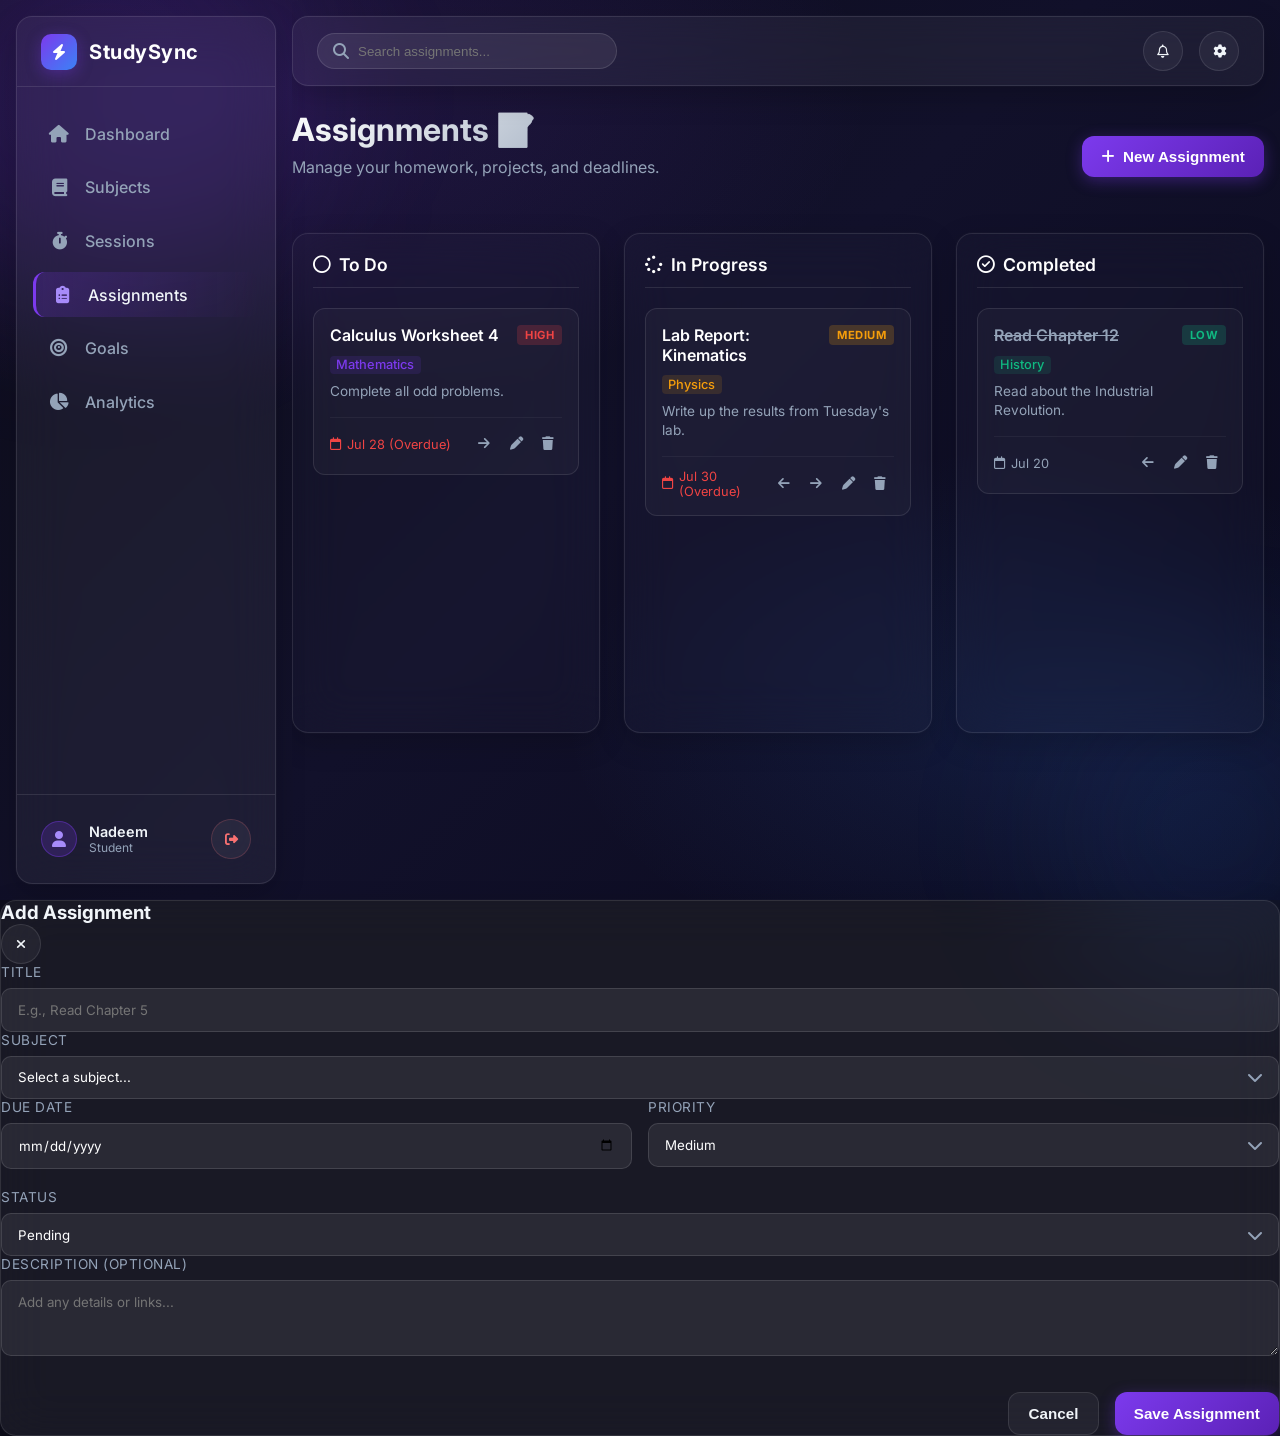
==== StudySync/frontend/assignments.html @ 6cb22498 "Day 6: Assignment Tracking Module" ====
<!DOCTYPE html>
<html lang="en">
<head>
    <meta charset="UTF-8">
    <meta name="viewport" content="width=device-width, initial-scale=1.0">
    <title>Assignments | StudySync</title>
    <!-- Fonts & Icons -->
    <link href="https://fonts.googleapis.com/css2?family=Inter:wght@300;400;500;600;700&display=swap" rel="stylesheet">
    <link rel="stylesheet" href="https://cdnjs.cloudflare.com/ajax/libs/font-awesome/6.4.0/css/all.min.css">
    
    <!-- CSS -->
    <link rel="stylesheet" href="css/style.css">
    <link rel="stylesheet" href="css/dashboard.css">
    <link rel="stylesheet" href="css/assignments.css">
</head>
<body>
    <!-- Animated Background -->
    <div class="bg-gradient"></div>
    <div class="orb orb-1"></div>
    <div class="orb orb-2"></div>

    <div class="app-container">
        
        <!-- Sidebar -->
        <aside class="sidebar glass-panel" id="sidebar">
            <div class="sidebar-header">
                <div class="brand-icon">
                    <i class="fa-solid fa-bolt"></i>
                </div>
                <h2 class="brand-name">StudySync</h2>
                <button class="btn-icon mobile-close" id="sidebarClose">
                    <i class="fa-solid fa-xmark"></i>
                </button>
            </div>

            <nav class="sidebar-nav">
                <a href="dashboard.html" class="nav-item">
                    <i class="fa-solid fa-house"></i>
                    <span>Dashboard</span>
                </a>
                <a href="subjects.html" class="nav-item">
                    <i class="fa-solid fa-book"></i>
                    <span>Subjects</span>
                </a>
                <a href="study-session.html" class="nav-item">
                    <i class="fa-solid fa-stopwatch"></i>
                    <span>Sessions</span>
                </a>
                <a href="assignments.html" class="nav-item active">
                    <i class="fa-solid fa-clipboard-list"></i>
                    <span>Assignments</span>
                </a>
                <a href="goals.html" class="nav-item">
                    <i class="fa-solid fa-bullseye"></i>
                    <span>Goals</span>
                </a>
                <a href="analytics.html" class="nav-item">
                    <i class="fa-solid fa-chart-pie"></i>
                    <span>Analytics</span>
                </a>
            </nav>

            <div class="sidebar-footer">
                <div class="user-profile">
                    <div class="avatar"><i class="fa-solid fa-user"></i></div>
                    <div class="user-info">
                        <p class="user-name" id="userNameDisplay">Loading...</p>
                        <p class="user-role">Student</p>
                    </div>
                </div>
                <button class="btn-icon logout-btn" id="logoutBtn" title="Logout">
                    <i class="fa-solid fa-right-from-bracket"></i>
                </button>
            </div>
        </aside>

        <!-- Main Content -->
        <main class="main-content">
            
            <!-- Topbar -->
            <header class="topbar glass-panel">
                <div class="topbar-left">
                    <button class="btn-icon mobile-menu" id="sidebarOpen">
                        <i class="fa-solid fa-bars"></i>
                    </button>
                    <div class="search-bar">
                        <i class="fa-solid fa-magnifying-glass search-icon"></i>
                        <input type="text" placeholder="Search assignments...">
                    </div>
                </div>
                
                <div class="topbar-right">
                    <button class="btn-icon">
                        <i class="fa-regular fa-bell"></i>
                    </button>
                    <button class="btn-icon">
                        <i class="fa-solid fa-gear"></i>
                    </button>
                </div>
            </header>

            <!-- Assignments Content -->
            <div class="dashboard-content">
                
                <div class="welcome-section">
                    <div>
                        <h1 class="page-title text-gradient">Assignments 📝</h1>
                        <p class="page-subtitle">Manage your homework, projects, and deadlines.</p>
                    </div>
                    <div class="quick-actions">
                        <button class="btn btn-primary" id="addAssignmentBtn">
                            <i class="fa-solid fa-plus"></i> New Assignment
                        </button>
                    </div>
                </div>

                <div class="assignments-container">
                    <div class="status-column glass-panel">
                        <div class="column-header">
                            <h3><i class="fa-regular fa-circle"></i> To Do</h3>
                        </div>
                        <div class="task-list" id="pendingList">
                            <!-- Tasks injected here -->
                            <div class="loading-state">Loading tasks...</div>
                        </div>
                    </div>
                    
                    <div class="status-column glass-panel">
                        <div class="column-header">
                            <h3><i class="fa-solid fa-spinner"></i> In Progress</h3>
                        </div>
                        <div class="task-list" id="inProgressList">
                            <!-- Tasks injected here -->
                        </div>
                    </div>
                    
                    <div class="status-column glass-panel">
                        <div class="column-header">
                            <h3><i class="fa-regular fa-circle-check"></i> Completed</h3>
                        </div>
                        <div class="task-list" id="completedList">
                            <!-- Tasks injected here -->
                        </div>
                    </div>
                </div>
                
            </div>
        </main>
    </div>

    <!-- Assignment Modal (Hidden by default) -->
    <div class="modal-overlay" id="assignmentModal">
        <div class="modal-content glass-panel">
            <div class="modal-header">
                <h3 id="modalTitle">Add Assignment</h3>
                <button class="btn-icon" id="closeModalBtn">
                    <i class="fa-solid fa-xmark"></i>
                </button>
            </div>
            <form id="assignmentForm">
                <input type="hidden" id="assignmentIdInput">
                
                <div class="form-group">
                    <label>Title</label>
                    <input type="text" id="assignmentTitleInput" required placeholder="E.g., Read Chapter 5">
                </div>
                
                <div class="form-group">
                    <label>Subject</label>
                    <div class="input-wrap select-wrap">
                        <select id="assignmentSubjectInput" required>
                            <option value="" disabled selected>Loading subjects...</option>
                        </select>
                        <i class="fa-solid fa-chevron-down select-icon"></i>
                    </div>
                </div>
                
                <div class="form-row">
                    <div class="form-group half">
                        <label>Due Date</label>
                        <input type="date" id="assignmentDueDateInput" required>
                    </div>
                    <div class="form-group half">
                        <label>Priority</label>
                        <div class="input-wrap select-wrap">
                            <select id="assignmentPriorityInput" required>
                                <option value="LOW">Low</option>
                                <option value="MEDIUM" selected>Medium</option>
                                <option value="HIGH">High</option>
                            </select>
                            <i class="fa-solid fa-chevron-down select-icon"></i>
                        </div>
                    </div>
                </div>

                <div class="form-group">
                    <label>Status</label>
                    <div class="input-wrap select-wrap">
                        <select id="assignmentStatusInput" required>
                            <option value="PENDING" selected>Pending</option>
                            <option value="IN_PROGRESS">In Progress</option>
                            <option value="COMPLETED">Completed</option>
                        </select>
                        <i class="fa-solid fa-chevron-down select-icon"></i>
                    </div>
                </div>
                
                <div class="form-group">
                    <label>Description (Optional)</label>
                    <textarea id="assignmentDescInput" placeholder="Add any details or links..." rows="3"></textarea>
                </div>
                
                <div class="form-actions">
                    <button type="button" class="btn btn-secondary" id="cancelModalBtn">Cancel</button>
                    <button type="submit" class="btn btn-primary">Save Assignment</button>
                </div>
            </form>
        </div>
    </div>

    <script src="js/api.js"></script>
    <script src="js/dashboard.js"></script> <!-- Sidebar toggle -->
    <script src="js/assignments.js"></script>
</body>
</html>
---- StudySync/frontend/css/style.css ----
/* =========================================================
   style.css – Global Styles and Theme variables
   Dark glassmorphism design with purple accent
========================================================= */

@import url('https://fonts.googleapis.com/css2?family=Inter:wght@300;400;500;600;700&display=swap');

/* ── Reset & Base ─────────────────────────────────────────────────────────── */
*, *::before, *::after { box-sizing: border-box; margin: 0; padding: 0; }

:root {
    --bg-dark:      #0d0d1a;
    --bg-card:      rgba(255, 255, 255, 0.05);
    --bg-card-hover:rgba(255, 255, 255, 0.08);
    --border:       rgba(255, 255, 255, 0.1);
    --accent:       #7c3aed;
    --accent-hover: #6d28d9;
    --accent-glow:  rgba(124, 58, 237, 0.35);
    --text-primary: #f1f5f9;
    --text-muted:   #94a3b8;
    --error:        #f87171;
    --success:      #10b981;
    --warning:      #f59e0b;
    --input-bg:     rgba(255, 255, 255, 0.07);
    --input-border: rgba(255, 255, 255, 0.12);
    
    /* Layout Variables */
    --sidebar-width: 260px;
    --header-height: 70px;
    --transition-speed: 0.3s;
}

body {
    font-family: 'Inter', sans-serif;
    background: var(--bg-dark);
    color: var(--text-primary);
    overflow-x: hidden;
    min-height: 100vh;
}

/* ── Animated Background ─────────────────────────────────────────────────── */
.bg-gradient {
    position: fixed;
    inset: 0;
    z-index: 0;
    background:
        radial-gradient(ellipse 80% 60% at 20% 10%, rgba(124,58,237,0.18) 0%, transparent 60%),
        radial-gradient(ellipse 60% 50% at 80% 80%, rgba(59,130,246,0.12) 0%, transparent 60%),
        linear-gradient(135deg, #0d0d1a 0%, #12112b 50%, #0a0a1e 100%);
    pointer-events: none;
}

/* Floating orbs */
.orb {
    position: fixed;
    border-radius: 50%;
    filter: blur(80px);
    animation: float 8s ease-in-out infinite;
    pointer-events: none;
    z-index: 0;
}
.orb-1 { width: 400px; height: 400px; background: rgba(124,58,237,0.15); top: -100px; left: -100px; animation-delay: 0s; }
.orb-2 { width: 300px; height: 300px; background: rgba(59,130,246,0.1);  bottom: -80px; right: -80px; animation-delay: -3s; }

@keyframes float {
    0%, 100% { transform: translateY(0px) scale(1); }
    50%       { transform: translateY(-20px) scale(1.05); }
}

/* ── Global Utility Classes ────────────────────────────────────────────────── */
.glass-panel {
    background: var(--bg-card);
    backdrop-filter: blur(24px);
    -webkit-backdrop-filter: blur(24px);
    border: 1px solid var(--border);
    border-radius: 16px;
    box-shadow: 0 10px 30px rgba(0, 0, 0, 0.2), 0 0 0 1px rgba(255,255,255,0.02);
}

.text-gradient {
    background: linear-gradient(135deg, #fff 0%, var(--text-muted) 100%);
    -webkit-background-clip: text;
    -webkit-text-fill-color: transparent;
    background-clip: text;
}

/* Base button styles */
.btn {
    display: inline-flex;
    align-items: center;
    justify-content: center;
    gap: 0.5rem;
    padding: 0.75rem 1.2rem;
    border-radius: 12px;
    font-size: 0.95rem;
    font-weight: 600;
    cursor: pointer;
    transition: all var(--transition-speed);
    text-decoration: none;
    border: none;
    outline: none;
}

.btn-primary {
    background: linear-gradient(135deg, var(--accent) 0%, #5b21b6 100%);
    color: #fff;
    box-shadow: 0 4px 15px var(--accent-glow);
}

.btn-primary:hover {
    transform: translateY(-2px);
    box-shadow: 0 8px 25px rgba(124,58,237,0.5);
}

.btn-icon {
    width: 40px;
    height: 40px;
    border-radius: 50%;
    padding: 0;
    background: var(--bg-card);
    color: var(--text-primary);
    border: 1px solid var(--border);
}
.btn-icon:hover {
    background: var(--bg-card-hover);
    color: var(--accent);
}
---- StudySync/frontend/css/dashboard.css ----
/* =========================================================
   dashboard.css – Dashboard specific layout and styles
========================================================= */

/* ── App Layout ──────────────────────────────────────────────────────────── */
.app-container {
    display: flex;
    height: 100vh;
    width: 100vw;
    position: relative;
    z-index: 1;
    overflow: hidden;
}

/* ── Sidebar ─────────────────────────────────────────────────────────────── */
.sidebar {
    width: var(--sidebar-width);
    height: calc(100vh - 2rem);
    margin: 1rem;
    display: flex;
    flex-direction: column;
    transition: transform var(--transition-speed) ease;
    z-index: 50;
}

.sidebar-header {
    height: var(--header-height);
    display: flex;
    align-items: center;
    padding: 0 1.5rem;
    gap: 0.75rem;
    border-bottom: 1px solid var(--border);
}

.brand-icon {
    width: 36px;
    height: 36px;
    background: linear-gradient(135deg, var(--accent), #3b82f6);
    border-radius: 10px;
    display: flex;
    align-items: center;
    justify-content: center;
    color: white;
    font-size: 1rem;
    box-shadow: 0 4px 15px var(--accent-glow);
}

.brand-name {
    font-size: 1.25rem;
    font-weight: 700;
    color: #fff;
    letter-spacing: 0.5px;
}

.mobile-close {
    display: none;
    margin-left: auto;
}

.sidebar-nav {
    flex: 1;
    padding: 1.5rem 1rem;
    display: flex;
    flex-direction: column;
    gap: 0.5rem;
    overflow-y: auto;
}

.nav-item {
    display: flex;
    align-items: center;
    gap: 1rem;
    padding: 0.8rem 1rem;
    border-radius: 12px;
    color: var(--text-muted);
    text-decoration: none;
    font-weight: 500;
    transition: all var(--transition-speed);
}

.nav-item i {
    font-size: 1.1rem;
    width: 20px;
    text-align: center;
}

.nav-item:hover {
    background: rgba(255,255,255,0.05);
    color: var(--text-primary);
}

.nav-item.active {
    background: linear-gradient(90deg, rgba(124,58,237,0.2) 0%, transparent 100%);
    color: var(--text-primary);
    border-left: 3px solid var(--accent);
}

.nav-item.active i {
    color: #a78bfa;
}

.sidebar-footer {
    padding: 1.5rem;
    border-top: 1px solid var(--border);
    display: flex;
    align-items: center;
    justify-content: space-between;
}

.user-profile {
    display: flex;
    align-items: center;
    gap: 0.75rem;
}

.avatar {
    width: 36px;
    height: 36px;
    background: rgba(124,58,237,0.2);
    border-radius: 50%;
    display: flex;
    align-items: center;
    justify-content: center;
    color: #a78bfa;
    border: 1px solid rgba(124,58,237,0.4);
}

.user-info {
    display: flex;
    flex-direction: column;
}

.user-name {
    font-size: 0.9rem;
    font-weight: 600;
    color: var(--text-primary);
}

.user-role {
    font-size: 0.75rem;
    color: var(--text-muted);
}

.logout-btn {
    color: var(--error);
    border-color: rgba(248,113,113,0.2);
}
.logout-btn:hover {
    background: var(--error-bg);
    color: var(--error);
}

/* ── Main Content ────────────────────────────────────────────────────────── */
.main-content {
    flex: 1;
    display: flex;
    flex-direction: column;
    height: 100vh;
    overflow-y: auto;
    padding-right: 1rem;
}

/* ── Topbar ──────────────────────────────────────────────────────────────── */
.topbar {
    height: var(--header-height);
    margin-top: 1rem;
    margin-bottom: 1.5rem;
    border-radius: 16px;
    display: flex;
    align-items: center;
    justify-content: space-between;
    padding: 0 1.5rem;
}

.topbar-left {
    display: flex;
    align-items: center;
    gap: 1rem;
    flex: 1;
}

.mobile-menu {
    display: none;
}

.search-bar {
    position: relative;
    max-width: 300px;
    width: 100%;
}

.search-icon {
    position: absolute;
    left: 1rem;
    top: 50%;
    transform: translateY(-50%);
    color: var(--text-muted);
}

.search-bar input {
    width: 100%;
    background: var(--input-bg);
    border: 1px solid var(--input-border);
    border-radius: 20px;
    padding: 0.6rem 1rem 0.6rem 2.5rem;
    color: var(--text-primary);
    outline: none;
    transition: all var(--transition-speed);
}

.search-bar input:focus {
    border-color: var(--accent);
    background: rgba(124,58,237,0.1);
}

.topbar-right {
    display: flex;
    align-items: center;
    gap: 1rem;
}

/* ── Dashboard Content ───────────────────────────────────────────────────── */
.dashboard-content {
    padding-bottom: 2rem;
    display: flex;
    flex-direction: column;
    gap: 2rem;
}

.welcome-section {
    display: flex;
    justify-content: space-between;
    align-items: flex-end;
    flex-wrap: wrap;
    gap: 1rem;
}

.page-title {
    font-size: 2rem;
    font-weight: 700;
    margin-bottom: 0.5rem;
}

.page-subtitle {
    color: var(--text-muted);
    font-size: 1rem;
}

.quick-actions {
    display: flex;
    gap: 1rem;
}

.btn-secondary {
    background: var(--bg-card);
    border: 1px solid var(--border);
    color: var(--text-primary);
}
.btn-secondary:hover {
    background: var(--bg-card-hover);
    border-color: rgba(255,255,255,0.2);
}

/* ── Stats Grid ──────────────────────────────────────────────────────────── */
.stats-grid {
    display: grid;
    grid-template-columns: repeat(auto-fit, minmax(240px, 1fr));
    gap: 1.5rem;
}

.stat-card {
    padding: 1.5rem;
    display: flex;
    flex-direction: column;
    transition: transform var(--transition-speed), box-shadow var(--transition-speed);
}

.stat-card:hover {
    transform: translateY(-5px);
    box-shadow: 0 15px 35px rgba(0,0,0,0.3), 0 0 0 1px rgba(124,58,237,0.3);
}

.stat-header {
    display: flex;
    justify-content: space-between;
    align-items: flex-start;
    margin-bottom: 1rem;
}

.stat-icon {
    width: 44px;
    height: 44px;
    border-radius: 12px;
    display: flex;
    align-items: center;
    justify-content: center;
    font-size: 1.25rem;
}

.stat-badge {
    font-size: 0.75rem;
    padding: 0.25rem 0.6rem;
    border-radius: 20px;
    font-weight: 500;
}
.stat-badge.positive { background: rgba(16,185,129,0.15); color: #34d399; }
.stat-badge.negative { background: rgba(239,68,68,0.15); color: #f87171; }
.stat-badge.neutral { background: rgba(148,163,184,0.15); color: #94a3b8; }

.stat-value {
    font-size: 2rem;
    font-weight: 700;
    color: #fff;
    margin-bottom: 0.25rem;
}

.stat-label {
    color: var(--text-muted);
    font-size: 0.9rem;
}

.progress-bar-bg {
    width: 100%;
    height: 6px;
    background: rgba(255,255,255,0.1);
    border-radius: 3px;
    overflow: hidden;
    margin-top: 1rem;
}

.progress-bar-fill {
    height: 100%;
    background: linear-gradient(90deg, #34d399, #10b981);
    border-radius: 3px;
    transition: width 1s ease-out;
}

/* ── Bottom Grid (Activity Panels) ───────────────────────────────────────── */
.bottom-grid {
    display: grid;
    grid-template-columns: repeat(auto-fit, minmax(400px, 1fr));
    gap: 1.5rem;
}

.activity-panel {
    padding: 1.5rem;
}

.panel-header {
    display: flex;
    justify-content: space-between;
    align-items: center;
    margin-bottom: 1.5rem;
}

.panel-header h3 {
    font-size: 1.1rem;
    font-weight: 600;
    color: #fff;
}

.view-all {
    font-size: 0.85rem;
    color: #a78bfa;
    text-decoration: none;
}
.view-all:hover {
    text-decoration: underline;
}

.panel-content {
    display: flex;
    flex-direction: column;
    gap: 1rem;
}

.list-item {
    display: flex;
    align-items: center;
    gap: 1rem;
    padding: 1rem;
    background: rgba(255,255,255,0.02);
    border: 1px solid rgba(255,255,255,0.05);
    border-radius: 12px;
    transition: background var(--transition-speed);
}

.list-item:hover {
    background: rgba(255,255,255,0.05);
}

.item-icon {
    width: 40px;
    height: 40px;
    background: rgba(255,255,255,0.05);
    border-radius: 10px;
    display: flex;
    align-items: center;
    justify-content: center;
    font-size: 1.2rem;
}

.item-details h4 {
    font-size: 0.95rem;
    color: #fff;
    margin-bottom: 0.2rem;
}

.item-details p {
    font-size: 0.8rem;
    color: var(--text-muted);
}

/* ── Responsive Design ───────────────────────────────────────────────────── */
@media (max-width: 1024px) {
    .bottom-grid {
        grid-template-columns: 1fr;
    }
}

@media (max-width: 768px) {
    .sidebar {
        position: fixed;
        left: -100%;
        top: 0;
        bottom: 0;
        margin: 0;
        height: 100vh;
        border-radius: 0;
        border-right: 1px solid var(--border);
    }
    
    .sidebar.open {
        left: 0;
    }
    
    .main-content {
        padding: 0 1rem;
    }
    
    .topbar {
        margin-top: 1rem;
        padding: 0 1rem;
    }
    
    .mobile-menu, .mobile-close {
        display: block;
    }
    
    .welcome-section {
        flex-direction: column;
        align-items: flex-start;
    }
    
    .quick-actions {
        width: 100%;
    }
    
    .quick-actions .btn {
        flex: 1;
    }
}
---- StudySync/frontend/css/assignments.css ----
/* =========================================================
   assignments.css – Assignment Tracker styles (Kanban)
========================================================= */

.assignments-container {
    display: grid;
    grid-template-columns: repeat(auto-fit, minmax(300px, 1fr));
    gap: 1.5rem;
    margin-top: 1.5rem;
    align-items: start; /* Don't stretch columns to full height if empty */
}

.status-column {
    padding: 1.25rem;
    border-radius: 16px;
    background: rgba(255, 255, 255, 0.02);
    min-height: 500px;
}

.column-header {
    margin-bottom: 1.25rem;
    padding-bottom: 0.75rem;
    border-bottom: 1px solid var(--border);
}

.column-header h3 {
    font-size: 1.1rem;
    font-weight: 600;
    color: #fff;
    display: flex;
    align-items: center;
    gap: 0.5rem;
}

.task-list {
    display: flex;
    flex-direction: column;
    gap: 1rem;
}

/* ── Task Card ──────────────────────────────────────────────────────────── */
.task-card {
    background: rgba(255,255,255,0.03);
    border: 1px solid var(--border);
    border-radius: 12px;
    padding: 1rem;
    transition: all 0.2s;
    position: relative;
    overflow: hidden;
}

.task-card:hover {
    background: rgba(255,255,255,0.05);
    transform: translateY(-2px);
    border-color: rgba(124,58,237,0.3);
}

.task-card-header {
    display: flex;
    justify-content: space-between;
    align-items: flex-start;
    margin-bottom: 0.5rem;
}

.task-title {
    font-size: 1rem;
    font-weight: 600;
    color: #fff;
    margin: 0;
    flex: 1;
    padding-right: 0.5rem;
}

.task-card.completed .task-title {
    text-decoration: line-through;
    color: var(--text-muted);
}

.priority-badge {
    font-size: 0.7rem;
    padding: 0.2rem 0.5rem;
    border-radius: 4px;
    font-weight: 700;
    text-transform: uppercase;
    letter-spacing: 0.5px;
    flex-shrink: 0;
}

.priority-high {
    background: rgba(239, 68, 68, 0.2);
    color: #ef4444;
}

.priority-medium {
    background: rgba(245, 158, 11, 0.2);
    color: #f59e0b;
}

.priority-low {
    background: rgba(16, 185, 129, 0.2);
    color: #10b981;
}

.task-subject {
    font-size: 0.8rem;
    font-weight: 500;
    margin-bottom: 0.5rem;
    display: inline-block;
    padding: 0.1rem 0.4rem;
    border-radius: 4px;
}

.task-desc {
    font-size: 0.85rem;
    color: var(--text-muted);
    margin-bottom: 1rem;
    line-height: 1.4;
    display: -webkit-box;
    -webkit-line-clamp: 2;
    -webkit-box-orient: vertical;
    overflow: hidden;
}

.task-card-footer {
    display: flex;
    justify-content: space-between;
    align-items: center;
    border-top: 1px solid rgba(255,255,255,0.05);
    padding-top: 0.75rem;
}

.task-due {
    font-size: 0.8rem;
    color: var(--text-muted);
    display: flex;
    align-items: center;
    gap: 0.4rem;
}

.task-due.overdue {
    color: #ef4444;
}

.task-actions {
    display: flex;
    gap: 0.25rem;
}

.task-actions .action-btn {
    background: none;
    border: none;
    color: var(--text-muted);
    width: 28px;
    height: 28px;
    border-radius: 6px;
    cursor: pointer;
    transition: all 0.2s;
    display: flex;
    align-items: center;
    justify-content: center;
}

.task-actions .action-btn:hover {
    background: rgba(255,255,255,0.1);
    color: #fff;
}

.task-actions .action-btn.delete:hover {
    background: rgba(239,68,68,0.2);
    color: #ef4444;
}

.task-actions .action-btn.move:hover {
    background: rgba(124,58,237,0.2);
    color: var(--accent);
}

.empty-state {
    text-align: center;
    padding: 2rem 1rem;
    color: var(--text-muted);
    font-size: 0.9rem;
}

.loading-state {
    text-align: center;
    padding: 2rem;
    color: var(--text-muted);
}

/* ── Form Specifics ──────────────────────────────────────────────────────── */
.form-row {
    display: flex;
    gap: 1rem;
    margin-bottom: 1.25rem;
}

.form-group.half {
    flex: 1;
    margin-bottom: 0;
}

.select-wrap {
    position: relative;
}

.select-wrap select {
    appearance: none;
    width: 100%;
    padding: 0.8rem 1rem;
    background: var(--input-bg);
    border: 1px solid var(--input-border);
    border-radius: 10px;
    color: #fff;
    outline: none;
    font-family: inherit;
    cursor: pointer;
}

.select-wrap select:focus {
    border-color: var(--accent);
}

.select-wrap .select-icon {
    position: absolute;
    right: 1rem;
    top: 50%;
    transform: translateY(-50%);
    color: var(--text-muted);
    pointer-events: none;
}

.form-group label {
    display: block;
    margin-bottom: 0.5rem;
    font-size: 0.85rem;
    color: var(--text-muted);
    text-transform: uppercase;
    letter-spacing: 0.5px;
}

.form-group input, .form-group textarea {
    width: 100%;
    padding: 0.8rem 1rem;
    background: var(--input-bg);
    border: 1px solid var(--input-border);
    border-radius: 10px;
    color: #fff;
    outline: none;
    font-family: inherit;
    transition: all 0.2s;
}

.form-group textarea {
    resize: vertical;
}

.form-group input:focus, .form-group textarea:focus {
    border-color: var(--accent);
    background: rgba(124,58,237,0.05);
}

.form-actions {
    display: flex;
    justify-content: flex-end;
    gap: 1rem;
    margin-top: 2rem;
}

/* Responsive */
@media (max-width: 768px) {
    .assignments-container {
        grid-template-columns: 1fr;
    }
}
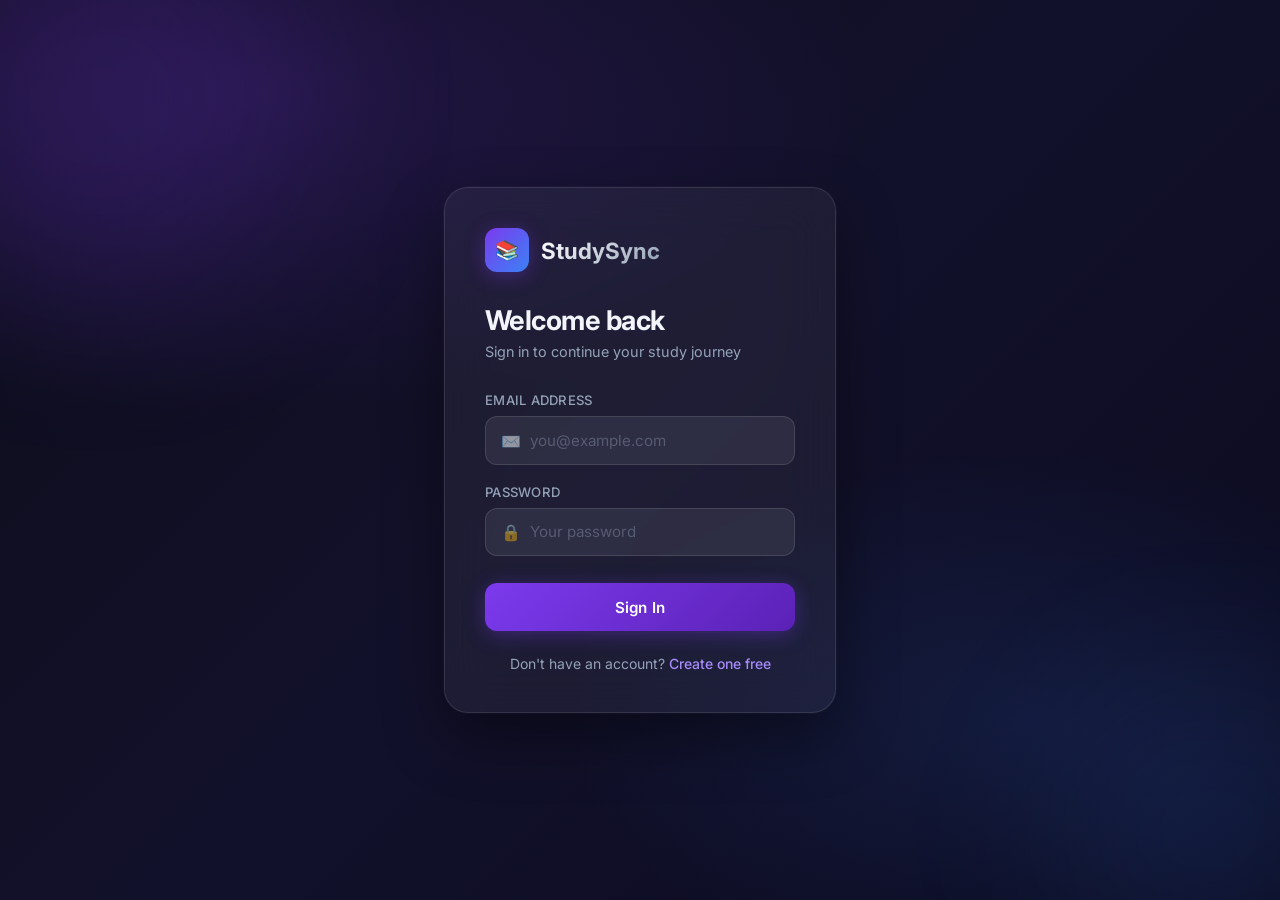
==== commit fabb3f0b: "feat: Day 11 - Notes Module Backend: - Add Note entity with User and Subject relationships - Add Not" ====
--- a/StudySync/frontend/assignments.html
+++ b/StudySync/frontend/assignments.html
@@ -54,6 +54,10 @@
                     <i class="fa-solid fa-bullseye"></i>
                     <span>Goals</span>
                 </a>
+                <a href="notes.html" class="nav-item">
+                    <i class="fa-solid fa-note-sticky"></i>
+                    <span>Notes</span>
+                </a>
                 <a href="analytics.html" class="nav-item">
                     <i class="fa-solid fa-chart-pie"></i>
                     <span>Analytics</span>
--- a/StudySync/frontend/css/style.css
+++ b/StudySync/frontend/css/style.css
@@ -125,3 +125,6 @@
     background: var(--bg-card-hover);
     color: var(--accent);
 }
+. s i d e b a r   {   o v e r f l o w - y :   a u t o ;   } + 
+ 
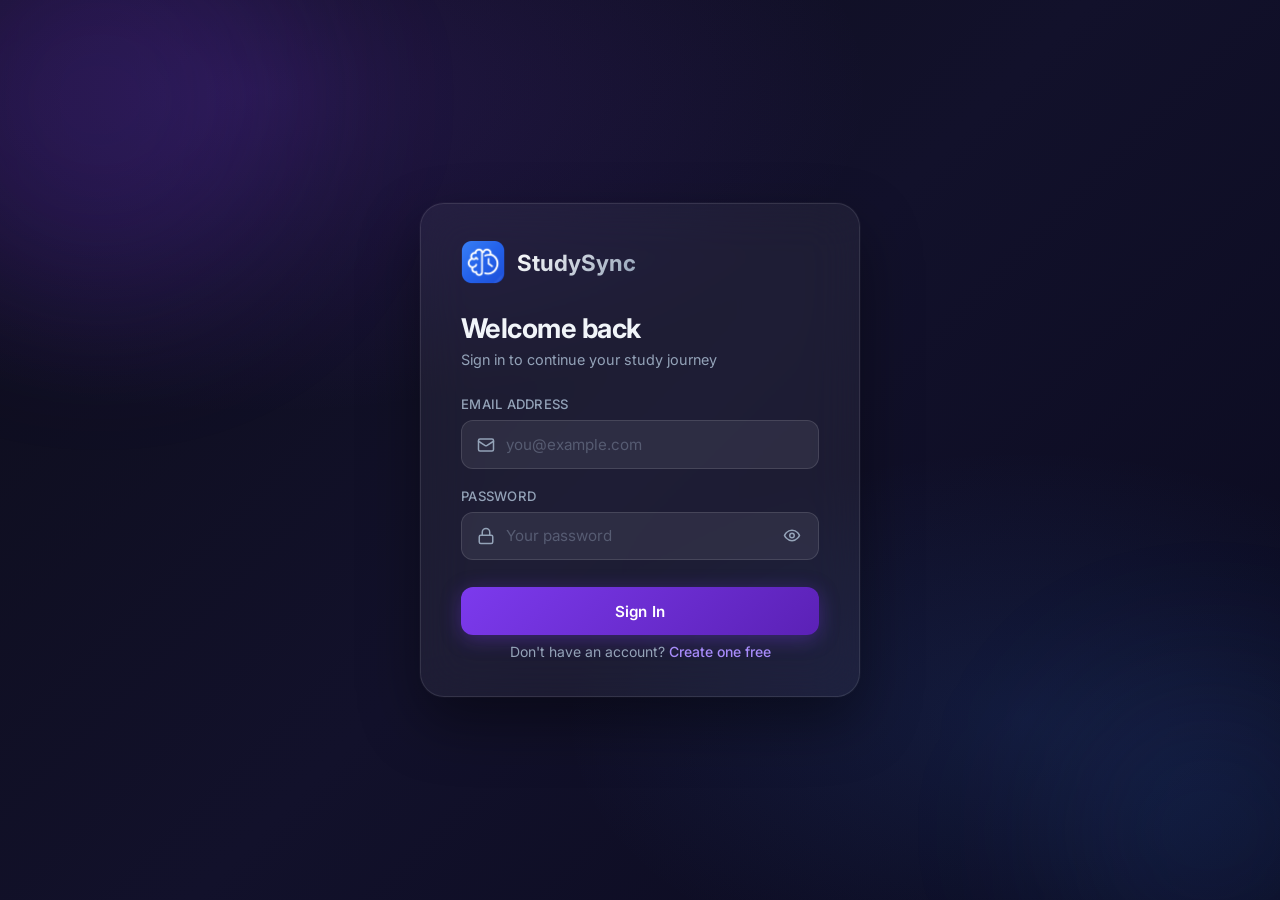
==== commit 2b8ade15: "feat: update official StudySync brain+clock logo with brand blue gradient and fix auth/dashboard lay" ====
--- a/StudySync/frontend/assignments.html
+++ b/StudySync/frontend/assignments.html
@@ -1,5 +1,6 @@
 <!DOCTYPE html>
 <html lang="en">
+
 <head>
     <meta charset="UTF-8">
     <meta name="viewport" content="width=device-width, initial-scale=1.0">
@@ -7,27 +8,31 @@
     <!-- Fonts & Icons -->
     <link href="https://fonts.googleapis.com/css2?family=Inter:wght@300;400;500;600;700&display=swap" rel="stylesheet">
     <link rel="stylesheet" href="https://cdnjs.cloudflare.com/ajax/libs/font-awesome/6.4.0/css/all.min.css">
-    
+
+    <link rel="icon" type="image/png" href="assets/logo/favicon.png">
+
     <!-- CSS -->
     <link rel="stylesheet" href="css/style.css">
     <link rel="stylesheet" href="css/dashboard.css">
     <link rel="stylesheet" href="css/assignments.css">
 </head>
+
 <body>
-    <!-- Animated Background -->
+
+    <!-- Animated background -->
     <div class="bg-gradient"></div>
     <div class="orb orb-1"></div>
     <div class="orb orb-2"></div>
 
     <div class="app-container">
-        
+
         <!-- Sidebar -->
         <aside class="sidebar glass-panel" id="sidebar">
             <div class="sidebar-header">
                 <div class="brand-icon">
-                    <i class="fa-solid fa-bolt"></i>
-                </div>
-                <h2 class="brand-name">StudySync</h2>
+                    <img src="assets/logo/studysync-logo.png" alt="StudySync Logo" class="sidebar-logo-img">
+                </div>
+                <span class="brand-name text-gradient">StudySync</span>
                 <button class="btn-icon mobile-close" id="sidebarClose">
                     <i class="fa-solid fa-xmark"></i>
                 </button>
@@ -55,12 +60,16 @@
                     <span>Goals</span>
                 </a>
                 <a href="notes.html" class="nav-item">
-                    <i class="fa-solid fa-note-sticky"></i>
+                    <i class="fa-solid fa-sticky-note"></i>
                     <span>Notes</span>
                 </a>
                 <a href="analytics.html" class="nav-item">
                     <i class="fa-solid fa-chart-pie"></i>
                     <span>Analytics</span>
+                </a>
+                <a href="profile.html" class="nav-item">
+                    <i class="fa-solid fa-user"></i>
+                    <span>Profile</span>
                 </a>
             </nav>
 
@@ -80,7 +89,7 @@
 
         <!-- Main Content -->
         <main class="main-content">
-            
+
             <!-- Topbar -->
             <header class="topbar glass-panel">
                 <div class="topbar-left">
@@ -89,10 +98,10 @@
                     </button>
                     <div class="search-bar">
                         <i class="fa-solid fa-magnifying-glass search-icon"></i>
-                        <input type="text" placeholder="Search assignments...">
-                    </div>
-                </div>
-                
+                        <input type="text" id="searchInput" placeholder="Search tasks...">
+                    </div>
+                </div>
+
                 <div class="topbar-right">
                     <button class="btn-icon">
                         <i class="fa-regular fa-bell"></i>
@@ -103,51 +112,56 @@
                 </div>
             </header>
 
-            <!-- Assignments Content -->
+            <!-- Page Content -->
             <div class="dashboard-content">
-                
+
                 <div class="welcome-section">
                     <div>
-                        <h1 class="page-title text-gradient">Assignments 📝</h1>
-                        <p class="page-subtitle">Manage your homework, projects, and deadlines.</p>
+                        <h1 class="page-title text-gradient">Assignment Tracker 📋</h1>
+                        <p class="page-subtitle">Manage your coursework and upcoming deadlines.</p>
                     </div>
                     <div class="quick-actions">
                         <button class="btn btn-primary" id="addAssignmentBtn">
-                            <i class="fa-solid fa-plus"></i> New Assignment
+                            <i class="fa-solid fa-plus"></i>
+                            <span>Add Assignment</span>
                         </button>
                     </div>
                 </div>
 
+                <!-- Kanban Board Container -->
                 <div class="assignments-container">
+
+                    <!-- PENDING Column -->
                     <div class="status-column glass-panel">
                         <div class="column-header">
-                            <h3><i class="fa-regular fa-circle"></i> To Do</h3>
+                            <h3><i class="fa-regular fa-clock" style="color: #f59e0b;"></i> Pending</h3>
                         </div>
                         <div class="task-list" id="pendingList">
                             <!-- Tasks injected here -->
-                            <div class="loading-state">Loading tasks...</div>
-                        </div>
-                    </div>
-                    
+                        </div>
+                    </div>
+
+                    <!-- IN_PROGRESS Column -->
                     <div class="status-column glass-panel">
                         <div class="column-header">
-                            <h3><i class="fa-solid fa-spinner"></i> In Progress</h3>
+                            <h3><i class="fa-solid fa-spinner" style="color: #3b82f6;"></i> In Progress</h3>
                         </div>
                         <div class="task-list" id="inProgressList">
                             <!-- Tasks injected here -->
                         </div>
                     </div>
-                    
+
+                    <!-- COMPLETED Column -->
                     <div class="status-column glass-panel">
                         <div class="column-header">
-                            <h3><i class="fa-regular fa-circle-check"></i> Completed</h3>
+                            <h3><i class="fa-regular fa-circle-check" style="color: #10b981;"></i> Completed</h3>
                         </div>
                         <div class="task-list" id="completedList">
                             <!-- Tasks injected here -->
                         </div>
                     </div>
                 </div>
-                
+
             </div>
         </main>
     </div>
@@ -161,60 +175,60 @@
                     <i class="fa-solid fa-xmark"></i>
                 </button>
             </div>
-            <form id="assignmentForm">
-                <input type="hidden" id="assignmentIdInput">
-                
-                <div class="form-group">
-                    <label>Title</label>
-                    <input type="text" id="assignmentTitleInput" required placeholder="E.g., Read Chapter 5">
-                </div>
-                
-                <div class="form-group">
-                    <label>Subject</label>
-                    <div class="input-wrap select-wrap">
-                        <select id="assignmentSubjectInput" required>
-                            <option value="" disabled selected>Loading subjects...</option>
-                        </select>
-                        <i class="fa-solid fa-chevron-down select-icon"></i>
-                    </div>
-                </div>
-                
-                <div class="form-row">
-                    <div class="form-group half">
-                        <label>Due Date</label>
-                        <input type="date" id="assignmentDueDateInput" required>
-                    </div>
-                    <div class="form-group half">
-                        <label>Priority</label>
+            <form id="assignmentForm" style="display: flex; flex-direction: column; overflow: hidden; height: 100%;">
+                <div class="modal-body">
+                    <input type="hidden" id="assignmentIdInput">
+
+                    <div class="form-group">
+                        <label>Title</label>
+                        <input type="text" id="assignmentTitleInput" required placeholder="E.g., Read Chapter 5">
+                    </div>
+
+                    <div class="form-group">
+                        <label>Subject</label>
                         <div class="input-wrap select-wrap">
-                            <select id="assignmentPriorityInput" required>
-                                <option value="LOW">Low</option>
-                                <option value="MEDIUM" selected>Medium</option>
-                                <option value="HIGH">High</option>
+                            <select id="assignmentSubjectInput" required>
+                                <option value="" disabled selected>Loading subjects...</option>
                             </select>
-                            <i class="fa-solid fa-chevron-down select-icon"></i>
-                        </div>
-                    </div>
-                </div>
-
-                <div class="form-group">
-                    <label>Status</label>
-                    <div class="input-wrap select-wrap">
-                        <select id="assignmentStatusInput" required>
-                            <option value="PENDING" selected>Pending</option>
-                            <option value="IN_PROGRESS">In Progress</option>
-                            <option value="COMPLETED">Completed</option>
-                        </select>
-                        <i class="fa-solid fa-chevron-down select-icon"></i>
-                    </div>
-                </div>
-                
-                <div class="form-group">
-                    <label>Description (Optional)</label>
-                    <textarea id="assignmentDescInput" placeholder="Add any details or links..." rows="3"></textarea>
-                </div>
-                
-                <div class="form-actions">
+                        </div>
+                    </div>
+
+                    <div class="form-row">
+                        <div class="form-group half">
+                            <label>Due Date</label>
+                            <input type="date" id="assignmentDueDateInput" required>
+                        </div>
+                        <div class="form-group half">
+                            <label>Priority</label>
+                            <div class="input-wrap select-wrap">
+                                <select id="assignmentPriorityInput" required>
+                                    <option value="LOW">Low</option>
+                                    <option value="MEDIUM" selected>Medium</option>
+                                    <option value="HIGH">High</option>
+                                </select>
+                            </div>
+                        </div>
+                    </div>
+
+                    <div class="form-group">
+                        <label>Status</label>
+                        <div class="input-wrap select-wrap">
+                            <select id="assignmentStatusInput" required>
+                                <option value="PENDING" selected>Pending</option>
+                                <option value="IN_PROGRESS">In Progress</option>
+                                <option value="COMPLETED">Completed</option>
+                            </select>
+                        </div>
+                    </div>
+
+                    <div class="form-group">
+                        <label>Description (Optional)</label>
+                        <textarea id="assignmentDescInput" placeholder="Add any details or links..."
+                            rows="3"></textarea>
+                    </div>
+                </div>
+
+                <div class="modal-footer">
                     <button type="button" class="btn btn-secondary" id="cancelModalBtn">Cancel</button>
                     <button type="submit" class="btn btn-primary">Save Assignment</button>
                 </div>
@@ -223,7 +237,9 @@
     </div>
 
     <script src="js/api.js"></script>
-    <script src="js/dashboard.js"></script> <!-- Sidebar toggle -->
+    <script src="js/auth.js"></script>
+    <script src="js/dashboard.js"></script>
     <script src="js/assignments.js"></script>
 </body>
-</html>
+
+</html>
--- a/StudySync/frontend/css/style.css
+++ b/StudySync/frontend/css/style.css
@@ -1,56 +1,132 @@
 /* =========================================================
-   style.css – Global Styles and Theme variables
-   Dark glassmorphism design with purple accent
+   style.css – Master Global Design System & Theme
+   Dashboard-Standard Dark Glassmorphic UI with Purple Accent
 ========================================================= */
 
 @import url('https://fonts.googleapis.com/css2?family=Inter:wght@300;400;500;600;700&display=swap');
 
-/* ── Reset & Base ─────────────────────────────────────────────────────────── */
-*, *::before, *::after { box-sizing: border-box; margin: 0; padding: 0; }
+/* ── 1. Global Reset & Tokens ────────────────────────────────────────────── */
+*,
+*::before,
+*::after {
+    box-sizing: border-box;
+    margin: 0;
+    padding: 0;
+}
 
 :root {
-    --bg-dark:      #0d0d1a;
-    --bg-card:      rgba(255, 255, 255, 0.05);
-    --bg-card-hover:rgba(255, 255, 255, 0.08);
-    --border:       rgba(255, 255, 255, 0.1);
-    --accent:       #7c3aed;
-    --accent-hover: #6d28d9;
-    --accent-glow:  rgba(124, 58, 237, 0.35);
-    --text-primary: #f1f5f9;
-    --text-muted:   #94a3b8;
-    --error:        #f87171;
-    --success:      #10b981;
-    --warning:      #f59e0b;
-    --input-bg:     rgba(255, 255, 255, 0.07);
-    --input-border: rgba(255, 255, 255, 0.12);
-    
-    /* Layout Variables */
+    /* Backgrounds from color.md */
+    --bg-dark: #F6F2EC;
+    /* Primary Background */
+    --bg-secondary: #EEF3F5;
+    /* Secondary Background */
+    --bg-card: rgba(255, 255, 255, 0.85);
+    /* Surface #FFFFFF */
+    --bg-card-hover: #E8F0F7;
+    /* Hover Background */
+    --border: #D8E1E8;
+    /* Border */
+    --border-hover: #85A7D8;
+    /* Border Hover / Active */
+
+    /* Brand from color.md */
+    --accent: #85A7D8;
+    /* Brand Primary */
+    --accent-hover: #6F94CA;
+    /* Brand Primary Hover */
+    --accent-secondary: #9AB9E0;
+    /* Brand Secondary */
+    --accent-glow: rgba(133, 167, 216, 0.35);
+    /* Glow */
+
+    /* Text from color.md */
+    --text-primary: #0B2255;
+    /* Text Primary (Deep Navy) */
+    --text-secondary: #4A638D;
+    /* Text Secondary */
+    --text-muted: #7F93AD;
+    /* Text Muted */
+    --text-disabled: #B8C5D3;
+    /* Text Disabled */
+    --text-white: #FFFFFF;
+    /* White Text */
+
+    /* Status from color.md */
+    --error: #D96B6B;
+    /* Danger */
+    --error-bg: rgba(217, 107, 107, 0.15);
+    --success: #4FAF8F;
+    /* Success */
+    --success-bg: rgba(79, 175, 143, 0.15);
+    --warning: #D9A441;
+    /* Warning */
+    --warning-bg: rgba(217, 164, 65, 0.15);
+    --info: #6FA8D8;
+    /* Info */
+    --info-bg: rgba(111, 168, 216, 0.15);
+
+    /* Inputs */
+    --input-bg: #FFFFFF;
+    /* Surface */
+    --input-border: #D8E1E8;
+    /* Border */
+
+    /* Layout Tokens */
     --sidebar-width: 260px;
     --header-height: 70px;
     --transition-speed: 0.3s;
-}
-
+    --border-radius: 16px;
+}
+
+/* ── Universal Custom Scrollbars ────────────────────────────────────────── */
+::-webkit-scrollbar {
+    width: 6px;
+    height: 6px;
+}
+
+::-webkit-scrollbar-track {
+    background: #EEF3F5;
+    border-radius: 10px;
+}
+
+::-webkit-scrollbar-thumb {
+    background: #B8C5D3;
+    border-radius: 10px;
+    border: 1px solid #D8E1E8;
+}
+
+::-webkit-scrollbar-thumb:hover {
+    background: #85A7D8;
+}
+
+* {
+    scrollbar-width: thin;
+    scrollbar-color: #B8C5D3 #EEF3F5;
+}
+
+html,
 body {
     font-family: 'Inter', sans-serif;
     background: var(--bg-dark);
     color: var(--text-primary);
     overflow-x: hidden;
     min-height: 100vh;
-}
-
-/* ── Animated Background ─────────────────────────────────────────────────── */
+    width: 100%;
+    -webkit-font-smoothing: antialiased;
+}
+
+/* ── 2. Animated Background ──────────────────────────────────────────────── */
 .bg-gradient {
     position: fixed;
     inset: 0;
     z-index: 0;
     background:
-        radial-gradient(ellipse 80% 60% at 20% 10%, rgba(124,58,237,0.18) 0%, transparent 60%),
-        radial-gradient(ellipse 60% 50% at 80% 80%, rgba(59,130,246,0.12) 0%, transparent 60%),
-        linear-gradient(135deg, #0d0d1a 0%, #12112b 50%, #0a0a1e 100%);
+        radial-gradient(ellipse 80% 60% at 20% 10%, rgba(186, 213, 235, 0.4) 0%, transparent 60%),
+        radial-gradient(ellipse 60% 50% at 80% 80%, rgba(154, 185, 224, 0.3) 0%, transparent 60%),
+        linear-gradient(135deg, #F6F2EC 0%, #EEF3F5 50%, #F6F2EC 100%);
     pointer-events: none;
 }
 
-/* Floating orbs */
 .orb {
     position: fixed;
     border-radius: 50%;
@@ -59,38 +135,339 @@
     pointer-events: none;
     z-index: 0;
 }
-.orb-1 { width: 400px; height: 400px; background: rgba(124,58,237,0.15); top: -100px; left: -100px; animation-delay: 0s; }
-.orb-2 { width: 300px; height: 300px; background: rgba(59,130,246,0.1);  bottom: -80px; right: -80px; animation-delay: -3s; }
+
+.orb-1 {
+    width: 400px;
+    height: 400px;
+    background: rgba(133, 167, 216, 0.25);
+    top: -100px;
+    left: -100px;
+    animation-delay: 0s;
+}
+
+.orb-2 {
+    width: 300px;
+    height: 300px;
+    background: rgba(186, 213, 235, 0.3);
+    bottom: -80px;
+    right: -80px;
+    animation-delay: -3s;
+}
 
 @keyframes float {
-    0%, 100% { transform: translateY(0px) scale(1); }
-    50%       { transform: translateY(-20px) scale(1.05); }
-}
-
-/* ── Global Utility Classes ────────────────────────────────────────────────── */
+
+    0%,
+    100% {
+        transform: translateY(0px) scale(1);
+    }
+
+    50% {
+        transform: translateY(-20px) scale(1.05);
+    }
+}
+
+/* ── 3. App Container Layout ─────────────────────────────────────────────── */
+.app-container {
+    display: flex;
+    min-height: 100vh;
+    width: 100%;
+    max-width: 100%;
+    position: relative;
+    z-index: 1;
+    overflow-x: hidden;
+}
+
+/* ── 4. Glass Panel Component ────────────────────────────────────────────── */
 .glass-panel {
     background: var(--bg-card);
     backdrop-filter: blur(24px);
     -webkit-backdrop-filter: blur(24px);
     border: 1px solid var(--border);
-    border-radius: 16px;
-    box-shadow: 0 10px 30px rgba(0, 0, 0, 0.2), 0 0 0 1px rgba(255,255,255,0.02);
+    border-radius: var(--border-radius);
+    box-shadow: 0 10px 30px rgba(11, 34, 85, 0.05), 0 0 0 1px rgba(216, 225, 232, 0.5);
 }
 
 .text-gradient {
-    background: linear-gradient(135deg, #fff 0%, var(--text-muted) 100%);
+    background: linear-gradient(135deg, #0B2255 0%, #4A638D 100%);
     -webkit-background-clip: text;
     -webkit-text-fill-color: transparent;
     background-clip: text;
 }
 
-/* Base button styles */
+/* ── 5. Master Sidebar ───────────────────────────────────────────────────── */
+.sidebar {
+    width: var(--sidebar-width);
+    height: calc(100vh - 2rem);
+    margin: 1rem;
+    display: flex;
+    flex-direction: column;
+    transition: transform var(--transition-speed) ease, margin-left var(--transition-speed) ease, opacity var(--transition-speed) ease;
+    z-index: 50;
+    overflow-y: auto;
+    overflow-x: hidden;
+    flex-shrink: 0;
+}
+
+.sidebar.collapsed {
+    margin-left: calc(-1 * var(--sidebar-width) - 2rem);
+    opacity: 0;
+    pointer-events: none;
+}
+
+.sidebar-header {
+    height: var(--header-height);
+    display: flex;
+    align-items: center;
+    padding: 0 1.5rem;
+    gap: 0.75rem;
+    border-bottom: 1px solid var(--border);
+    flex-shrink: 0;
+}
+
+.brand-icon {
+    width: 36px;
+    height: 36px;
+    display: flex;
+    align-items: center;
+    justify-content: center;
+    flex-shrink: 0;
+}
+
+.brand-icon img,
+.brand-logo-img,
+.sidebar-logo-img {
+    width: 100%;
+    height: 100%;
+    object-fit: contain;
+    display: block;
+}
+
+.brand-name {
+    font-size: 1.25rem;
+    font-weight: 700;
+    color: #0B2255;
+    letter-spacing: 0.5px;
+}
+
+.mobile-close {
+    display: inline-flex;
+    margin-left: auto;
+}
+
+.sidebar-nav {
+    flex: 1;
+    padding: 1.5rem 1rem;
+    display: flex;
+    flex-direction: column;
+    gap: 0.5rem;
+    overflow-y: auto;
+    overflow-x: hidden;
+}
+
+.nav-item {
+    display: flex;
+    align-items: center;
+    gap: 1rem;
+    padding: 0.8rem 1rem;
+    border-radius: 12px;
+    color: var(--text-secondary);
+    text-decoration: none;
+    font-weight: 500;
+    transition: all var(--transition-speed);
+}
+
+.nav-item i {
+    font-size: 1.1rem;
+    width: 20px;
+    text-align: center;
+    color: var(--text-muted);
+}
+
+.nav-item:hover {
+    background: var(--bg-card-hover);
+    color: var(--text-primary);
+}
+
+.nav-item.active {
+    background: linear-gradient(135deg, var(--accent) 0%, var(--accent-hover) 100%);
+    color: #FFFFFF;
+    box-shadow: 0 4px 15px rgba(133, 167, 216, 0.3);
+}
+
+.nav-item.active i {
+    color: #FFFFFF;
+}
+
+.sidebar-footer {
+    padding: 1.5rem;
+    border-top: 1px solid var(--border);
+    display: flex;
+    align-items: center;
+    justify-content: space-between;
+    flex-shrink: 0;
+}
+
+.user-profile {
+    display: flex;
+    align-items: center;
+    gap: 0.75rem;
+}
+
+.avatar {
+    width: 36px;
+    height: 36px;
+    background: rgba(133, 167, 216, 0.2);
+    border-radius: 50%;
+    display: flex;
+    align-items: center;
+    justify-content: center;
+    color: #0B2255;
+    border: 1px solid rgba(133, 167, 216, 0.5);
+    font-weight: 700;
+    font-size: 0.9rem;
+}
+
+.user-info {
+    display: flex;
+    flex-direction: column;
+}
+
+.user-name {
+    font-size: 0.9rem;
+    font-weight: 600;
+    color: var(--text-primary);
+}
+
+.user-role {
+    font-size: 0.75rem;
+    color: var(--text-muted);
+}
+
+.logout-btn {
+    color: var(--error);
+    border-color: rgba(248, 113, 113, 0.2);
+}
+
+.logout-btn:hover {
+    background: var(--error-bg);
+    color: var(--error);
+}
+
+/* ── 6. Main Content Layout ──────────────────────────────────────────────── */
+.main-content {
+    flex: 1;
+    display: flex;
+    flex-direction: column;
+    height: 100vh;
+    overflow-y: auto;
+    overflow-x: hidden;
+    padding-right: 1rem;
+    min-width: 0;
+}
+
+/* ── 7. Topbar Component ─────────────────────────────────────────────────── */
+.topbar {
+    height: var(--header-height);
+    margin-top: 1rem;
+    margin-bottom: 1.5rem;
+    border-radius: 16px;
+    display: flex;
+    align-items: center;
+    justify-content: space-between;
+    padding: 0 1.5rem;
+    flex-shrink: 0;
+}
+
+.topbar-left {
+    display: flex;
+    align-items: center;
+    gap: 1rem;
+    flex: 1;
+}
+
+.mobile-menu {
+    display: inline-flex;
+}
+
+.search-bar {
+    position: relative;
+    max-width: 320px;
+    width: 100%;
+}
+
+.search-icon {
+    position: absolute;
+    left: 1rem;
+    top: 50%;
+    transform: translateY(-50%);
+    color: var(--text-muted);
+}
+
+.search-bar input {
+    width: 100%;
+    background: var(--input-bg);
+    border: 1px solid var(--input-border);
+    border-radius: 20px;
+    padding: 0.6rem 1rem 0.6rem 2.5rem;
+    color: var(--text-primary);
+    outline: none;
+    font-family: inherit;
+    font-size: 0.9rem;
+    transition: all var(--transition-speed);
+}
+
+.search-bar input:focus {
+    border-color: var(--accent);
+    background: rgba(124, 58, 237, 0.1);
+}
+
+.topbar-right {
+    display: flex;
+    align-items: center;
+    gap: 1rem;
+}
+
+/* ── 8. Dashboard Content Container ──────────────────────────────────────── */
+.dashboard-content {
+    padding-bottom: 2rem;
+    display: flex;
+    flex-direction: column;
+    gap: 2rem;
+    width: 100%;
+    max-width: 100%;
+}
+
+.welcome-section {
+    display: flex;
+    justify-content: space-between;
+    align-items: flex-end;
+    flex-wrap: wrap;
+    gap: 1rem;
+}
+
+.page-title {
+    font-size: 2rem;
+    font-weight: 700;
+    margin-bottom: 0.5rem;
+}
+
+.page-subtitle {
+    color: var(--text-muted);
+    font-size: 1rem;
+}
+
+.quick-actions {
+    display: flex;
+    gap: 1rem;
+}
+
+/* ── 9. Button System ────────────────────────────────────────────────────── */
 .btn {
     display: inline-flex;
     align-items: center;
     justify-content: center;
     gap: 0.5rem;
-    padding: 0.75rem 1.2rem;
+    padding: 0.75rem 1.25rem;
     border-radius: 12px;
     font-size: 0.95rem;
     font-weight: 600;
@@ -99,17 +476,29 @@
     text-decoration: none;
     border: none;
     outline: none;
+    font-family: inherit;
 }
 
 .btn-primary {
-    background: linear-gradient(135deg, var(--accent) 0%, #5b21b6 100%);
-    color: #fff;
+    background: linear-gradient(135deg, var(--accent) 0%, var(--accent-hover) 100%);
+    color: #FFFFFF;
     box-shadow: 0 4px 15px var(--accent-glow);
 }
 
 .btn-primary:hover {
     transform: translateY(-2px);
-    box-shadow: 0 8px 25px rgba(124,58,237,0.5);
+    box-shadow: 0 8px 25px rgba(133, 167, 216, 0.5);
+}
+
+.btn-secondary {
+    background: var(--bg-secondary);
+    border: 1px solid var(--border);
+    color: var(--text-primary);
+}
+
+.btn-secondary:hover {
+    background: var(--bg-card-hover);
+    border-color: var(--accent);
 }
 
 .btn-icon {
@@ -120,11 +509,561 @@
     background: var(--bg-card);
     color: var(--text-primary);
     border: 1px solid var(--border);
-}
+    display: inline-flex;
+    align-items: center;
+    justify-content: center;
+    cursor: pointer;
+    transition: all var(--transition-speed);
+}
+
 .btn-icon:hover {
     background: var(--bg-card-hover);
-    color: var(--accent);
-}
-. s i d e b a r   {   o v e r f l o w - y :   a u t o ;   } - 
- +    color: var(--accent-hover);
+}
+
+/* ── 10. Global Modal System ─────────────────────────────────────────────── */
+.modal-overlay {
+    position: fixed;
+    inset: 0;
+    background: rgba(11, 34, 85, 0.45);
+    backdrop-filter: blur(8px);
+    -webkit-backdrop-filter: blur(8px);
+    display: flex;
+    align-items: center;
+    justify-content: center;
+    z-index: 1000;
+    opacity: 0;
+    visibility: hidden;
+    padding: 1.5rem;
+    overflow-y: auto;
+    transition: all var(--transition-speed) ease;
+}
+
+.modal-overlay.active,
+.modal-overlay.open {
+    opacity: 1;
+    visibility: visible;
+}
+
+.modal-content,
+.modal {
+    background: #FFFFFF;
+    backdrop-filter: blur(24px);
+    -webkit-backdrop-filter: blur(24px);
+    border: 1px solid var(--border);
+    border-radius: 20px;
+    width: 100%;
+    max-width: 520px;
+    max-height: calc(100vh - 3rem);
+    box-shadow: 0 25px 50px -12px rgba(11, 34, 85, 0.2);
+    transform: scale(0.95) translateY(10px);
+    transition: all var(--transition-speed) ease;
+    position: relative;
+    display: flex;
+    flex-direction: column;
+    overflow: hidden;
+    padding: 0;
+}
+
+.modal-overlay.active .modal-content,
+.modal-overlay.active .modal,
+.modal-overlay.open .modal-content,
+.modal-overlay.open .modal {
+    transform: scale(1) translateY(0);
+}
+
+.modal-header {
+    display: flex;
+    align-items: center;
+    justify-content: space-between;
+    padding: 1.5rem 1.75rem 1rem 1.75rem;
+    border-bottom: 1px solid var(--border);
+    flex-shrink: 0;
+    background: #FFFFFF;
+}
+
+.modal-header h3 {
+    font-size: 1.25rem;
+    font-weight: 700;
+    color: var(--text-primary);
+}
+
+/* Scrollable Form Body inside Modals */
+.modal-body,
+.modal-form-body,
+.modal-content form {
+    padding: 1.5rem 1.75rem;
+    overflow-y: auto;
+    flex: 1;
+    max-height: calc(100vh - 180px);
+    background: #FFFFFF;
+}
+
+/* Form controls in modals */
+.form-group {
+    margin-bottom: 1.25rem;
+}
+
+.form-group label {
+    display: block;
+    margin-bottom: 0.5rem;
+    font-size: 0.85rem;
+    color: var(--text-secondary);
+    font-weight: 600;
+    text-transform: uppercase;
+    letter-spacing: 0.5px;
+}
+
+.form-control,
+.form-group input,
+.form-group select,
+.form-group textarea,
+select {
+    width: 100%;
+    height: 44px;
+    padding: 0.7rem 1rem;
+    background: var(--input-bg);
+    border: 1px solid var(--input-border);
+    border-radius: 10px;
+    color: var(--text-primary);
+    outline: none;
+    font-family: inherit;
+    font-size: 0.95rem;
+    transition: all var(--transition-speed);
+}
+
+.form-group textarea {
+    height: auto;
+    min-height: 95px;
+    resize: vertical;
+}
+
+/* Native Select Custom Styling */
+.form-group select,
+select {
+    appearance: none;
+    -webkit-appearance: none;
+    -moz-appearance: none;
+    background-color: #FFFFFF;
+    color: var(--text-primary);
+    background-image: url("data:image/svg+xml,%3Csvg xmlns='http://www.w3.org/2000/svg' width='16' height='16' viewBox='0 0 24 24' fill='none' stroke='%234A638D' stroke-width='2' stroke-linecap='round' stroke-linejoin='round'%3E%3Cpolyline points='6 9 12 15 18 9'%3E%3C/polyline%3E%3C/svg%3E");
+    background-repeat: no-repeat;
+    background-position: right 1rem center;
+    background-size: 16px;
+    padding-right: 2.75rem;
+    cursor: pointer;
+}
+
+/* Hide duplicate chevron icon inside select wrapper */
+.select-wrap .select-icon,
+.select-wrap i.fa-chevron-down {
+    display: none !important;
+}
+
+/* Dropdown menu options */
+select option {
+    background-color: #FFFFFF !important;
+    color: #0B2255 !important;
+    padding: 12px 16px;
+    font-size: 0.95rem;
+}
+
+select option:hover,
+select option:focus,
+select option:active,
+select option:checked {
+    background-color: #85A7D8 !important;
+    color: #FFFFFF !important;
+}
+
+.form-control:focus,
+.form-group input:focus,
+.form-group select:focus,
+.form-group textarea:focus,
+select:focus {
+    border-color: var(--accent);
+    background-color: #FFFFFF;
+    box-shadow: 0 0 0 3px rgba(133, 167, 216, 0.25);
+}
+
+.modal-footer,
+.form-actions {
+    display: flex;
+    justify-content: flex-end;
+    gap: 1rem;
+    padding: 1rem 1.75rem 1.5rem 1.75rem;
+    border-top: 1px solid var(--border);
+    background: #FFFFFF;
+    flex-shrink: 0;
+    margin-top: 0;
+}
+
+/* ── 11. Responsive Breakpoints ─────────────────────────────────────────── */
+@media (max-width: 1024px) {
+    .sidebar {
+        position: fixed;
+        left: 0;
+        top: 0;
+        bottom: 0;
+        height: 100vh;
+        margin: 0;
+        border-radius: 0;
+        transform: translateX(-100%);
+        z-index: 100;
+        background: #FFFFFF;
+    }
+
+    .sidebar.open {
+        transform: translateX(0);
+    }
+
+    .mobile-menu,
+    .mobile-close {
+        display: inline-flex;
+    }
+
+    .main-content {
+        padding-right: 0;
+    }
+
+    .topbar {
+        margin-top: 0;
+        border-radius: 0;
+        padding: 0 1rem;
+    }
+
+    .dashboard-content {
+        padding: 0 1rem 2rem 1rem;
+    }
+}
+
+/* ── 12. Glassmorphic Toast System ───────────────────────────────────────── */
+.toast-container {
+    position: fixed;
+    top: 1.5rem;
+    right: 1.5rem;
+    z-index: 9999;
+    display: flex;
+    flex-direction: column;
+    gap: 0.75rem;
+    pointer-events: none;
+    max-width: 380px;
+    width: calc(100vw - 3rem);
+}
+
+.toast {
+    pointer-events: auto;
+    background: #FFFFFF;
+    backdrop-filter: blur(20px);
+    -webkit-backdrop-filter: blur(20px);
+    border: 1px solid var(--border);
+    border-radius: 14px;
+    padding: 1rem 1.25rem;
+    box-shadow: 0 15px 35px rgba(11, 34, 85, 0.12), 0 0 0 1px rgba(216, 225, 232, 0.5);
+    display: flex;
+    align-items: flex-start;
+    gap: 0.85rem;
+    position: relative;
+    overflow: hidden;
+    transform: translateX(120%);
+    opacity: 0;
+    transition: transform 0.4s cubic-bezier(0.16, 1, 0.3, 1), opacity 0.3s ease;
+}
+
+.toast.show {
+    transform: translateX(0);
+    opacity: 1;
+}
+
+.toast-icon {
+    width: 32px;
+    height: 32px;
+    border-radius: 10px;
+    display: flex;
+    align-items: center;
+    justify-content: center;
+    font-size: 1rem;
+    flex-shrink: 0;
+}
+
+.toast.success .toast-icon {
+    background: var(--success-bg);
+    color: var(--success);
+    border: 1px solid rgba(79, 175, 143, 0.3);
+}
+
+.toast.error .toast-icon {
+    background: var(--error-bg);
+    color: var(--error);
+    border: 1px solid rgba(217, 107, 107, 0.3);
+}
+
+.toast.info .toast-icon {
+    background: rgba(111, 168, 216, 0.15);
+    color: var(--info);
+    border: 1px solid rgba(111, 168, 216, 0.3);
+}
+
+.toast.warning .toast-icon {
+    background: var(--warning-bg);
+    color: var(--warning);
+    border: 1px solid rgba(217, 164, 65, 0.3);
+}
+
+.toast-body {
+    flex: 1;
+    min-width: 0;
+}
+
+.toast-title {
+    font-size: 0.9rem;
+    font-weight: 600;
+    color: var(--text-primary);
+    margin-bottom: 0.2rem;
+}
+
+.toast-message {
+    font-size: 0.8rem;
+    color: var(--text-muted);
+    line-height: 1.35;
+}
+
+.toast-close {
+    background: none;
+    border: none;
+    color: var(--text-muted);
+    font-size: 0.9rem;
+    cursor: pointer;
+    padding: 0.2rem;
+    transition: color 0.2s;
+    line-height: 1;
+}
+
+.toast-close:hover {
+    color: var(--text-primary);
+}
+
+.toast-progress {
+    position: absolute;
+    bottom: 0;
+    left: 0;
+    height: 3px;
+    background: var(--accent);
+    width: 100%;
+    transform-origin: left;
+    transition: transform linear;
+}
+
+.toast.success .toast-progress {
+    background: var(--success);
+}
+
+.toast.error .toast-progress {
+    background: var(--error);
+}
+
+.toast.warning .toast-progress {
+    background: var(--warning);
+}
+
+.toast.info .toast-progress {
+    background: var(--info);
+}
+
+/* ── 13. Pulse Skeleton Loaders ─────────────────────────────────────────── */
+.skeleton {
+    background: linear-gradient(90deg,
+            rgba(216, 225, 232, 0.3) 25%,
+            rgba(232, 240, 247, 0.7) 37%,
+            rgba(216, 225, 232, 0.3) 63%);
+    background-size: 400% 100%;
+    animation: skeleton-pulse 1.4s cubic-bezier(0.4, 0, 0.6, 1) infinite;
+    border-radius: 8px;
+}
+
+@keyframes skeleton-pulse {
+    0% {
+        background-position: 100% 50%;
+    }
+
+    100% {
+        background-position: 0% 50%;
+    }
+}
+
+.skeleton-text {
+    height: 14px;
+    width: 80%;
+    margin-bottom: 8px;
+}
+
+.skeleton-text.short {
+    width: 40%;
+}
+
+.skeleton-title {
+    height: 24px;
+    width: 60%;
+    margin-bottom: 12px;
+}
+
+.skeleton-card {
+    height: 140px;
+    width: 100%;
+    border-radius: var(--border-radius);
+}
+
+/* ── 14. Study Activity Heatmap ─────────────────────────────────────────── */
+.heatmap-card {
+    padding: 1.5rem;
+    border-radius: var(--border-radius);
+    background: var(--bg-card);
+    backdrop-filter: blur(24px);
+    -webkit-backdrop-filter: blur(24px);
+    border: 1px solid var(--border);
+    margin-bottom: 1.5rem;
+}
+
+.heatmap-header {
+    display: flex;
+    align-items: center;
+    justify-content: space-between;
+    margin-bottom: 1rem;
+    flex-wrap: wrap;
+    gap: 0.5rem;
+}
+
+.heatmap-title {
+    font-size: 1.1rem;
+    font-weight: 600;
+    color: var(--text-primary);
+    display: flex;
+    align-items: center;
+    gap: 0.5rem;
+}
+
+.heatmap-legend {
+    display: flex;
+    align-items: center;
+    gap: 0.35rem;
+    font-size: 0.75rem;
+    color: var(--text-muted);
+}
+
+.legend-box {
+    width: 11px;
+    height: 11px;
+    border-radius: 3px;
+}
+
+.heatmap-wrapper {
+    overflow-x: auto;
+    padding-bottom: 0.5rem;
+}
+
+.heatmap-months {
+    display: grid;
+    grid-auto-flow: column;
+    grid-auto-columns: 12px;
+    gap: 3px;
+    margin-left: 28px;
+    margin-bottom: 6px;
+    font-size: 0.7rem;
+    color: var(--text-muted);
+    height: 16px;
+}
+
+.heatmap-month-label {
+    grid-column-span: 4;
+    font-size: 0.7rem;
+    font-weight: 500;
+    color: var(--text-muted);
+}
+
+.heatmap-body {
+    display: flex;
+    gap: 8px;
+    align-items: flex-start;
+}
+
+.heatmap-days-col {
+    display: grid;
+    grid-template-rows: repeat(7, 12px);
+    gap: 3px;
+    font-size: 0.65rem;
+    color: var(--text-muted);
+    line-height: 12px;
+    width: 20px;
+    text-align: right;
+}
+
+.heatmap-grid {
+    display: grid;
+    grid-template-rows: repeat(7, 12px);
+    grid-auto-flow: column;
+    grid-auto-columns: 12px;
+    gap: 3px;
+    min-width: max-content;
+}
+
+.heatmap-cell {
+    width: 12px;
+    height: 12px;
+    border-radius: 3px;
+    background: #EEF3F5;
+    border: 1px solid #D8E1E8;
+    transition: transform 0.15s, border-color 0.15s;
+    cursor: pointer;
+    position: relative;
+}
+
+.heatmap-cell:hover {
+    transform: scale(1.3);
+    z-index: 10;
+    border-color: #0B2255;
+}
+
+.heatmap-cell.level-0 {
+    background: #EEF3F5;
+}
+
+.heatmap-cell.level-1 {
+    background: #BAD5EB;
+}
+
+.heatmap-cell.level-2 {
+    background: #9AB9E0;
+}
+
+.heatmap-cell.level-3 {
+    background: #85A7D8;
+}
+
+.heatmap-cell.level-4 {
+    background: #4FAF8F;
+    box-shadow: 0 0 8px rgba(79, 175, 143, 0.6);
+}
+
+/* Tooltip on cell hover */
+.heatmap-cell[data-tooltip]::after {
+    content: attr(data-tooltip);
+    position: absolute;
+    bottom: 100%;
+    left: 50%;
+    transform: translateX(-50%) translateY(-4px);
+    background: #FFFFFF;
+    color: #0B2255;
+    padding: 4px 8px;
+    border-radius: 6px;
+    font-size: 0.7rem;
+    white-space: nowrap;
+    pointer-events: none;
+    opacity: 0;
+    transition: opacity 0.2s;
+    border: 1px solid var(--border);
+    box-shadow: 0 4px 12px rgba(11, 34, 85, 0.15);
+}
+
+.heatmap-cell:hover[data-tooltip]::after {
+    opacity: 1;
+}
--- a/StudySync/frontend/css/dashboard.css
+++ b/StudySync/frontend/css/dashboard.css
@@ -1,274 +1,23 @@
 /* =========================================================
-   dashboard.css – Dashboard specific layout and styles
+   dashboard.css – Specific Widget Styles for Dashboard Page
+   Inherits global layout, sidebar & topbar from style.css
 ========================================================= */
-
-/* ── App Layout ──────────────────────────────────────────────────────────── */
-.app-container {
-    display: flex;
-    height: 100vh;
-    width: 100vw;
-    position: relative;
-    z-index: 1;
-    overflow: hidden;
-}
-
-/* ── Sidebar ─────────────────────────────────────────────────────────────── */
-.sidebar {
-    width: var(--sidebar-width);
-    height: calc(100vh - 2rem);
-    margin: 1rem;
-    display: flex;
-    flex-direction: column;
-    transition: transform var(--transition-speed) ease;
-    z-index: 50;
-}
-
-.sidebar-header {
-    height: var(--header-height);
-    display: flex;
-    align-items: center;
-    padding: 0 1.5rem;
-    gap: 0.75rem;
-    border-bottom: 1px solid var(--border);
-}
-
-.brand-icon {
-    width: 36px;
-    height: 36px;
-    background: linear-gradient(135deg, var(--accent), #3b82f6);
-    border-radius: 10px;
-    display: flex;
-    align-items: center;
-    justify-content: center;
-    color: white;
-    font-size: 1rem;
-    box-shadow: 0 4px 15px var(--accent-glow);
-}
-
-.brand-name {
-    font-size: 1.25rem;
-    font-weight: 700;
-    color: #fff;
-    letter-spacing: 0.5px;
-}
-
-.mobile-close {
-    display: none;
-    margin-left: auto;
-}
-
-.sidebar-nav {
-    flex: 1;
-    padding: 1.5rem 1rem;
-    display: flex;
-    flex-direction: column;
-    gap: 0.5rem;
-    overflow-y: auto;
-}
-
-.nav-item {
-    display: flex;
-    align-items: center;
-    gap: 1rem;
-    padding: 0.8rem 1rem;
-    border-radius: 12px;
-    color: var(--text-muted);
-    text-decoration: none;
-    font-weight: 500;
-    transition: all var(--transition-speed);
-}
-
-.nav-item i {
-    font-size: 1.1rem;
-    width: 20px;
-    text-align: center;
-}
-
-.nav-item:hover {
-    background: rgba(255,255,255,0.05);
-    color: var(--text-primary);
-}
-
-.nav-item.active {
-    background: linear-gradient(90deg, rgba(124,58,237,0.2) 0%, transparent 100%);
-    color: var(--text-primary);
-    border-left: 3px solid var(--accent);
-}
-
-.nav-item.active i {
-    color: #a78bfa;
-}
-
-.sidebar-footer {
-    padding: 1.5rem;
-    border-top: 1px solid var(--border);
-    display: flex;
-    align-items: center;
-    justify-content: space-between;
-}
-
-.user-profile {
-    display: flex;
-    align-items: center;
-    gap: 0.75rem;
-}
-
-.avatar {
-    width: 36px;
-    height: 36px;
-    background: rgba(124,58,237,0.2);
-    border-radius: 50%;
-    display: flex;
-    align-items: center;
-    justify-content: center;
-    color: #a78bfa;
-    border: 1px solid rgba(124,58,237,0.4);
-}
-
-.user-info {
-    display: flex;
-    flex-direction: column;
-}
-
-.user-name {
-    font-size: 0.9rem;
-    font-weight: 600;
-    color: var(--text-primary);
-}
-
-.user-role {
-    font-size: 0.75rem;
-    color: var(--text-muted);
-}
-
-.logout-btn {
-    color: var(--error);
-    border-color: rgba(248,113,113,0.2);
-}
-.logout-btn:hover {
-    background: var(--error-bg);
-    color: var(--error);
-}
-
-/* ── Main Content ────────────────────────────────────────────────────────── */
-.main-content {
-    flex: 1;
-    display: flex;
-    flex-direction: column;
-    height: 100vh;
-    overflow-y: auto;
-    padding-right: 1rem;
-}
-
-/* ── Topbar ──────────────────────────────────────────────────────────────── */
-.topbar {
-    height: var(--header-height);
-    margin-top: 1rem;
-    margin-bottom: 1.5rem;
-    border-radius: 16px;
-    display: flex;
-    align-items: center;
-    justify-content: space-between;
-    padding: 0 1.5rem;
-}
-
-.topbar-left {
-    display: flex;
-    align-items: center;
-    gap: 1rem;
-    flex: 1;
-}
-
-.mobile-menu {
-    display: none;
-}
-
-.search-bar {
-    position: relative;
-    max-width: 300px;
-    width: 100%;
-}
-
-.search-icon {
-    position: absolute;
-    left: 1rem;
-    top: 50%;
-    transform: translateY(-50%);
-    color: var(--text-muted);
-}
-
-.search-bar input {
-    width: 100%;
-    background: var(--input-bg);
-    border: 1px solid var(--input-border);
-    border-radius: 20px;
-    padding: 0.6rem 1rem 0.6rem 2.5rem;
-    color: var(--text-primary);
-    outline: none;
-    transition: all var(--transition-speed);
-}
-
-.search-bar input:focus {
-    border-color: var(--accent);
-    background: rgba(124,58,237,0.1);
-}
-
-.topbar-right {
-    display: flex;
-    align-items: center;
-    gap: 1rem;
-}
-
-/* ── Dashboard Content ───────────────────────────────────────────────────── */
-.dashboard-content {
-    padding-bottom: 2rem;
-    display: flex;
-    flex-direction: column;
-    gap: 2rem;
-}
-
-.welcome-section {
-    display: flex;
-    justify-content: space-between;
-    align-items: flex-end;
-    flex-wrap: wrap;
-    gap: 1rem;
-}
-
-.page-title {
-    font-size: 2rem;
-    font-weight: 700;
-    margin-bottom: 0.5rem;
-}
-
-.page-subtitle {
-    color: var(--text-muted);
-    font-size: 1rem;
-}
-
-.quick-actions {
-    display: flex;
-    gap: 1rem;
-}
-
-.btn-secondary {
-    background: var(--bg-card);
-    border: 1px solid var(--border);
-    color: var(--text-primary);
-}
-.btn-secondary:hover {
-    background: var(--bg-card-hover);
-    border-color: rgba(255,255,255,0.2);
-}
 
 /* ── Stats Grid ──────────────────────────────────────────────────────────── */
 .stats-grid {
     display: grid;
-    grid-template-columns: repeat(auto-fit, minmax(240px, 1fr));
+    grid-template-columns: repeat(4, minmax(0, 1fr));
     gap: 1.5rem;
+    width: 100%;
+    box-sizing: border-box;
+    min-width: 0;
 }
 
 .stat-card {
+    min-width: 0;
+    width: 100%;
+    box-sizing: border-box;
+    overflow: hidden;
     padding: 1.5rem;
     display: flex;
     flex-direction: column;
@@ -277,7 +26,7 @@
 
 .stat-card:hover {
     transform: translateY(-5px);
-    box-shadow: 0 15px 35px rgba(0,0,0,0.3), 0 0 0 1px rgba(124,58,237,0.3);
+    box-shadow: 0 15px 35px rgba(11, 34, 85, 0.08), 0 0 0 1px rgba(133, 167, 216, 0.4);
 }
 
 .stat-header {
@@ -303,14 +52,26 @@
     border-radius: 20px;
     font-weight: 500;
 }
-.stat-badge.positive { background: rgba(16,185,129,0.15); color: #34d399; }
-.stat-badge.negative { background: rgba(239,68,68,0.15); color: #f87171; }
-.stat-badge.neutral { background: rgba(148,163,184,0.15); color: #94a3b8; }
+
+.stat-badge.positive {
+    background: rgba(79, 175, 143, 0.15);
+    color: #389B79;
+}
+
+.stat-badge.negative {
+    background: rgba(217, 107, 107, 0.15);
+    color: #D96B6B;
+}
+
+.stat-badge.neutral {
+    background: rgba(127, 147, 173, 0.15);
+    color: #4A638D;
+}
 
 .stat-value {
     font-size: 2rem;
     font-weight: 700;
-    color: #fff;
+    color: var(--text-primary);
     margin-bottom: 0.25rem;
 }
 
@@ -322,7 +83,7 @@
 .progress-bar-bg {
     width: 100%;
     height: 6px;
-    background: rgba(255,255,255,0.1);
+    background: #D8E1E8;
     border-radius: 3px;
     overflow: hidden;
     margin-top: 1rem;
@@ -330,7 +91,7 @@
 
 .progress-bar-fill {
     height: 100%;
-    background: linear-gradient(90deg, #34d399, #10b981);
+    background: linear-gradient(90deg, var(--success), #389B79);
     border-radius: 3px;
     transition: width 1s ease-out;
 }
@@ -338,11 +99,18 @@
 /* ── Bottom Grid (Activity Panels) ───────────────────────────────────────── */
 .bottom-grid {
     display: grid;
-    grid-template-columns: repeat(auto-fit, minmax(400px, 1fr));
+    grid-template-columns: repeat(2, minmax(0, 1fr));
     gap: 1.5rem;
+    width: 100%;
+    min-width: 0;
+    box-sizing: border-box;
 }
 
 .activity-panel {
+    min-width: 0;
+    width: 100%;
+    box-sizing: border-box;
+    overflow: hidden;
     padding: 1.5rem;
 }
 
@@ -356,14 +124,16 @@
 .panel-header h3 {
     font-size: 1.1rem;
     font-weight: 600;
-    color: #fff;
+    color: var(--text-primary);
 }
 
 .view-all {
     font-size: 0.85rem;
-    color: #a78bfa;
+    color: var(--accent-hover);
     text-decoration: none;
-}
+    font-weight: 500;
+}
+
 .view-all:hover {
     text-decoration: underline;
 }
@@ -379,20 +149,21 @@
     align-items: center;
     gap: 1rem;
     padding: 1rem;
-    background: rgba(255,255,255,0.02);
-    border: 1px solid rgba(255,255,255,0.05);
+    background: var(--bg-secondary);
+    border: 1px solid var(--border);
     border-radius: 12px;
     transition: background var(--transition-speed);
 }
 
 .list-item:hover {
-    background: rgba(255,255,255,0.05);
+    background: var(--bg-card-hover);
 }
 
 .item-icon {
     width: 40px;
     height: 40px;
-    background: rgba(255,255,255,0.05);
+    background: #FFFFFF;
+    border: 1px solid var(--border);
     border-radius: 10px;
     display: flex;
     align-items: center;
@@ -402,7 +173,7 @@
 
 .item-details h4 {
     font-size: 0.95rem;
-    color: #fff;
+    color: var(--text-primary);
     margin-bottom: 0.2rem;
 }
 
@@ -411,7 +182,13 @@
     color: var(--text-muted);
 }
 
-/* ── Responsive Design ───────────────────────────────────────────────────── */
+/* ── Responsive Design for Dashboard ─────────────────────────────────────── */
+@media (max-width: 1100px) {
+    .stats-grid {
+        grid-template-columns: repeat(2, minmax(0, 1fr));
+    }
+}
+
 @media (max-width: 1024px) {
     .bottom-grid {
         grid-template-columns: 1fr;
@@ -419,44 +196,7 @@
 }
 
 @media (max-width: 768px) {
-    .sidebar {
-        position: fixed;
-        left: -100%;
-        top: 0;
-        bottom: 0;
-        margin: 0;
-        height: 100vh;
-        border-radius: 0;
-        border-right: 1px solid var(--border);
+    .stats-grid {
+        grid-template-columns: 1fr;
     }
-    
-    .sidebar.open {
-        left: 0;
-    }
-    
-    .main-content {
-        padding: 0 1rem;
-    }
-    
-    .topbar {
-        margin-top: 1rem;
-        padding: 0 1rem;
-    }
-    
-    .mobile-menu, .mobile-close {
-        display: block;
-    }
-    
-    .welcome-section {
-        flex-direction: column;
-        align-items: flex-start;
-    }
-    
-    .quick-actions {
-        width: 100%;
-    }
-    
-    .quick-actions .btn {
-        flex: 1;
-    }
-}
+}
--- a/StudySync/frontend/css/assignments.css
+++ b/StudySync/frontend/css/assignments.css
@@ -1,19 +1,22 @@
 /* =========================================================
    assignments.css – Assignment Tracker styles (Kanban)
+   Inherits global design system from style.css & dashboard.css
 ========================================================= */
 
 .assignments-container {
     display: grid;
     grid-template-columns: repeat(auto-fit, minmax(300px, 1fr));
     gap: 1.5rem;
-    margin-top: 1.5rem;
-    align-items: start; /* Don't stretch columns to full height if empty */
+    align-items: start;
 }
 
 .status-column {
-    padding: 1.25rem;
-    border-radius: 16px;
-    background: rgba(255, 255, 255, 0.02);
+    padding: 1.5rem;
+    border-radius: var(--border-radius);
+    background: var(--bg-card);
+    backdrop-filter: blur(24px);
+    -webkit-backdrop-filter: blur(24px);
+    border: 1px solid var(--border);
     min-height: 500px;
 }
 
@@ -26,7 +29,7 @@
 .column-header h3 {
     font-size: 1.1rem;
     font-weight: 600;
-    color: #fff;
+    color: var(--text-primary);
     display: flex;
     align-items: center;
     gap: 0.5rem;
@@ -40,19 +43,20 @@
 
 /* ── Task Card ──────────────────────────────────────────────────────────── */
 .task-card {
-    background: rgba(255,255,255,0.03);
+    background: rgba(255, 255, 255, 0.03);
     border: 1px solid var(--border);
     border-radius: 12px;
-    padding: 1rem;
-    transition: all 0.2s;
+    padding: 1.25rem;
+    transition: all var(--transition-speed);
     position: relative;
     overflow: hidden;
 }
 
 .task-card:hover {
-    background: rgba(255,255,255,0.05);
-    transform: translateY(-2px);
-    border-color: rgba(124,58,237,0.3);
+    background: var(--bg-card-hover);
+    transform: translateY(-3px);
+    border-color: rgba(124, 58, 237, 0.35);
+    box-shadow: 0 10px 25px rgba(0, 0, 0, 0.2);
 }
 
 .task-card-header {
@@ -65,7 +69,7 @@
 .task-title {
     font-size: 1rem;
     font-weight: 600;
-    color: #fff;
+    color: var(--text-primary);
     margin: 0;
     flex: 1;
     padding-right: 0.5rem;
@@ -78,8 +82,8 @@
 
 .priority-badge {
     font-size: 0.7rem;
-    padding: 0.2rem 0.5rem;
-    border-radius: 4px;
+    padding: 0.2rem 0.6rem;
+    border-radius: 20px;
     font-weight: 700;
     text-transform: uppercase;
     letter-spacing: 0.5px;
@@ -87,18 +91,21 @@
 }
 
 .priority-high {
-    background: rgba(239, 68, 68, 0.2);
-    color: #ef4444;
+    background: var(--error-bg);
+    color: var(--error);
+    border: 1px solid rgba(248, 113, 113, 0.3);
 }
 
 .priority-medium {
-    background: rgba(245, 158, 11, 0.2);
-    color: #f59e0b;
+    background: var(--warning-bg);
+    color: var(--warning);
+    border: 1px solid rgba(245, 158, 11, 0.3);
 }
 
 .priority-low {
-    background: rgba(16, 185, 129, 0.2);
-    color: #10b981;
+    background: var(--success-bg);
+    color: var(--success);
+    border: 1px solid rgba(16, 185, 129, 0.3);
 }
 
 .task-subject {
@@ -106,8 +113,8 @@
     font-weight: 500;
     margin-bottom: 0.5rem;
     display: inline-block;
-    padding: 0.1rem 0.4rem;
-    border-radius: 4px;
+    padding: 0.15rem 0.5rem;
+    border-radius: 6px;
 }
 
 .task-desc {
@@ -125,7 +132,7 @@
     display: flex;
     justify-content: space-between;
     align-items: center;
-    border-top: 1px solid rgba(255,255,255,0.05);
+    border-top: 1px solid var(--border);
     padding-top: 0.75rem;
 }
 
@@ -138,7 +145,7 @@
 }
 
 .task-due.overdue {
-    color: #ef4444;
+    color: var(--error);
 }
 
 .task-actions {
@@ -154,32 +161,34 @@
     height: 28px;
     border-radius: 6px;
     cursor: pointer;
-    transition: all 0.2s;
     display: flex;
     align-items: center;
     justify-content: center;
+    transition: all 0.2s;
 }
 
 .task-actions .action-btn:hover {
-    background: rgba(255,255,255,0.1);
-    color: #fff;
+    background: var(--bg-card-hover);
+    color: var(--text-primary);
 }
 
 .task-actions .action-btn.delete:hover {
-    background: rgba(239,68,68,0.2);
-    color: #ef4444;
+    background: var(--error-bg);
+    color: var(--error);
 }
 
 .task-actions .action-btn.move:hover {
-    background: rgba(124,58,237,0.2);
-    color: var(--accent);
+    background: rgba(124, 58, 237, 0.15);
+    color: #a78bfa;
 }
 
-.empty-state {
+.empty-column {
     text-align: center;
-    padding: 2rem 1rem;
+    padding: 3rem 1rem;
     color: var(--text-muted);
     font-size: 0.9rem;
+    border: 1px dashed var(--border);
+    border-radius: 12px;
 }
 
 .loading-state {
@@ -187,89 +196,3 @@
     padding: 2rem;
     color: var(--text-muted);
 }
-
-/* ── Form Specifics ──────────────────────────────────────────────────────── */
-.form-row {
-    display: flex;
-    gap: 1rem;
-    margin-bottom: 1.25rem;
-}
-
-.form-group.half {
-    flex: 1;
-    margin-bottom: 0;
-}
-
-.select-wrap {
-    position: relative;
-}
-
-.select-wrap select {
-    appearance: none;
-    width: 100%;
-    padding: 0.8rem 1rem;
-    background: var(--input-bg);
-    border: 1px solid var(--input-border);
-    border-radius: 10px;
-    color: #fff;
-    outline: none;
-    font-family: inherit;
-    cursor: pointer;
-}
-
-.select-wrap select:focus {
-    border-color: var(--accent);
-}
-
-.select-wrap .select-icon {
-    position: absolute;
-    right: 1rem;
-    top: 50%;
-    transform: translateY(-50%);
-    color: var(--text-muted);
-    pointer-events: none;
-}
-
-.form-group label {
-    display: block;
-    margin-bottom: 0.5rem;
-    font-size: 0.85rem;
-    color: var(--text-muted);
-    text-transform: uppercase;
-    letter-spacing: 0.5px;
-}
-
-.form-group input, .form-group textarea {
-    width: 100%;
-    padding: 0.8rem 1rem;
-    background: var(--input-bg);
-    border: 1px solid var(--input-border);
-    border-radius: 10px;
-    color: #fff;
-    outline: none;
-    font-family: inherit;
-    transition: all 0.2s;
-}
-
-.form-group textarea {
-    resize: vertical;
-}
-
-.form-group input:focus, .form-group textarea:focus {
-    border-color: var(--accent);
-    background: rgba(124,58,237,0.05);
-}
-
-.form-actions {
-    display: flex;
-    justify-content: flex-end;
-    gap: 1rem;
-    margin-top: 2rem;
-}
-
-/* Responsive */
-@media (max-width: 768px) {
-    .assignments-container {
-        grid-template-columns: 1fr;
-    }
-}
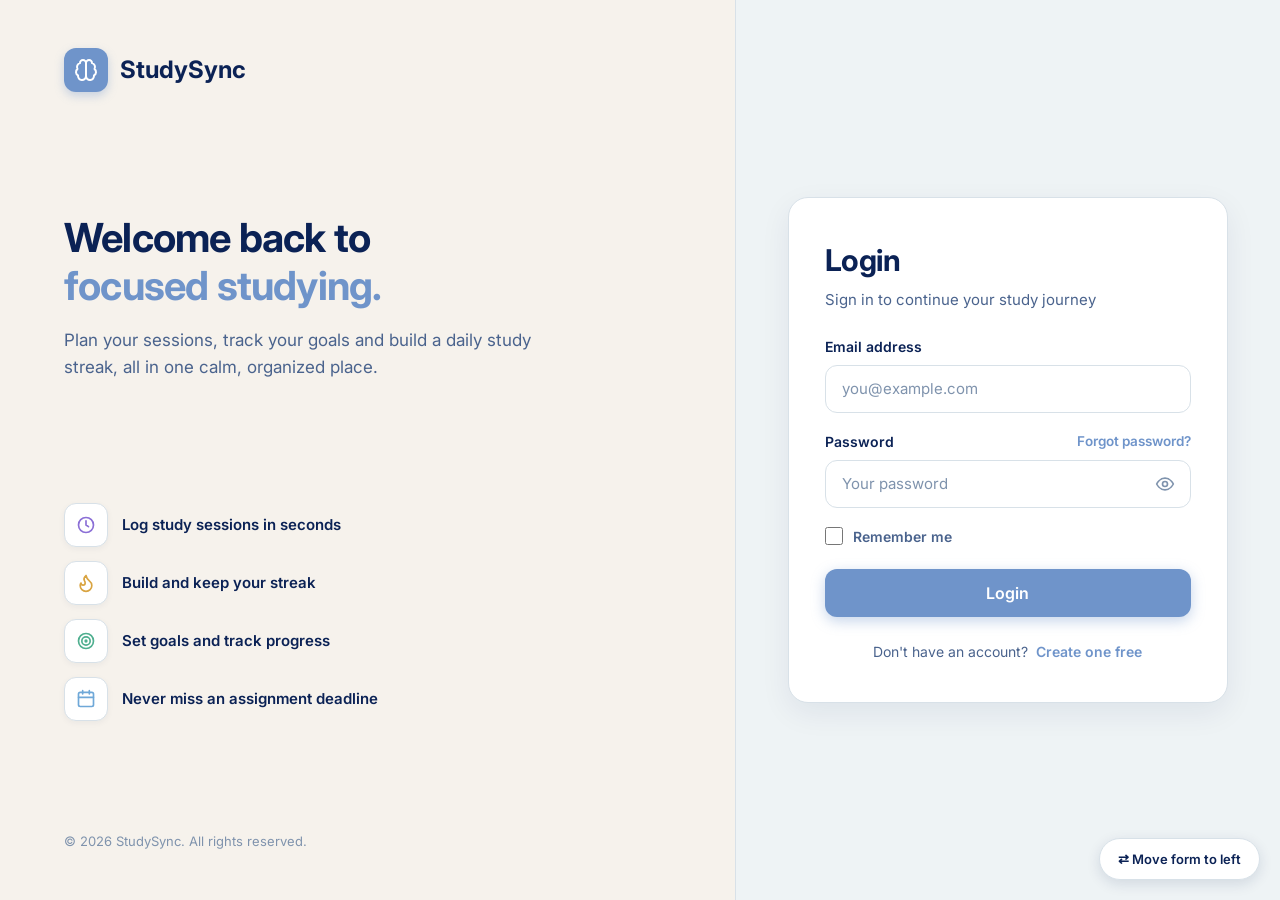
==== commit 150e705b: "feat(assignments): modernize UI with 3-step assignment wizard, chips, and segmented controls" ====
--- a/StudySync/frontend/assignments.html
+++ b/StudySync/frontend/assignments.html
@@ -40,23 +40,28 @@
 
             <nav class="sidebar-nav">
                 <a href="dashboard.html" class="nav-item">
-                    <i class="fa-solid fa-house"></i>
+                    <svg xmlns="http://www.w3.org/2000/svg" width="18" height="18" viewBox="0 0 24 24" fill="none" stroke="currentColor" stroke-width="2" stroke-linecap="round" stroke-linejoin="round" aria-hidden="true">
+                        <rect width="7" height="9" x="3" y="3" rx="1"/>
+                        <rect width="7" height="5" x="14" y="3" rx="1"/>
+                        <rect width="7" height="9" x="14" y="12" rx="1"/>
+                        <rect width="7" height="5" x="3" y="16" rx="1"/>
+                    </svg>
                     <span>Dashboard</span>
                 </a>
                 <a href="subjects.html" class="nav-item">
-                    <i class="fa-solid fa-book"></i>
+                    <svg xmlns="http://www.w3.org/2000/svg" width="20" height="20" viewBox="0 0 24 24" fill="none" stroke="currentColor" stroke-width="2" stroke-linecap="round" stroke-linejoin="round" aria-hidden="true"><path d="M2 3h6a4 4 0 0 1 4 4v14a3 3 0 0 0-3-3H2z"/><path d="M22 3h-6a4 4 0 0 0-4 4v14a3 3 0 0 1 3-3h7z"/></svg>
                     <span>Subjects</span>
                 </a>
                 <a href="study-session.html" class="nav-item">
-                    <i class="fa-solid fa-stopwatch"></i>
+                    <svg xmlns="http://www.w3.org/2000/svg" width="20" height="20" viewBox="0 0 24 24" fill="none" stroke="currentColor" stroke-width="2" stroke-linecap="round" stroke-linejoin="round" aria-hidden="true"><line x1="10" x2="14" y1="2" y2="2"/><line x1="12" x2="15" y1="14" y2="11"/><circle cx="12" cy="14" r="8"/></svg>
                     <span>Sessions</span>
                 </a>
                 <a href="assignments.html" class="nav-item active">
-                    <i class="fa-solid fa-clipboard-list"></i>
+                    <svg xmlns="http://www.w3.org/2000/svg" width="20" height="20" viewBox="0 0 24 24" fill="none" stroke="currentColor" stroke-width="2" stroke-linecap="round" stroke-linejoin="round" aria-hidden="true"><rect width="8" height="4" x="8" y="2" rx="1" ry="1"/><path d="M16 4h2a2 2 0 0 1 2 2v14a2 2 0 0 1-2 2H6a2 2 0 0 1-2-2V6a2 2 0 0 1 2-2h2"/><path d="M12 11h4"/><path d="M12 16h4"/><path d="M8 11h.01"/><path d="M8 16h.01"/></svg>
                     <span>Assignments</span>
                 </a>
                 <a href="goals.html" class="nav-item">
-                    <i class="fa-solid fa-bullseye"></i>
+                    <svg xmlns="http://www.w3.org/2000/svg" width="20" height="20" viewBox="0 0 24 24" fill="none" stroke="currentColor" stroke-width="2" stroke-linecap="round" stroke-linejoin="round" aria-hidden="true"><circle cx="12" cy="12" r="10"/><circle cx="12" cy="12" r="6"/><circle cx="12" cy="12" r="2"/></svg>
                     <span>Goals</span>
                 </a>
                 <a href="notes.html" class="nav-item">
@@ -132,9 +137,10 @@
                 <div class="assignments-container">
 
                     <!-- PENDING Column -->
-                    <div class="status-column glass-panel">
+                    <div class="status-column">
                         <div class="column-header">
                             <h3><i class="fa-regular fa-clock" style="color: #f59e0b;"></i> Pending</h3>
+                            <span class="count-badge" id="pendingCount">0</span>
                         </div>
                         <div class="task-list" id="pendingList">
                             <!-- Tasks injected here -->
@@ -142,9 +148,10 @@
                     </div>
 
                     <!-- IN_PROGRESS Column -->
-                    <div class="status-column glass-panel">
+                    <div class="status-column">
                         <div class="column-header">
                             <h3><i class="fa-solid fa-spinner" style="color: #3b82f6;"></i> In Progress</h3>
+                            <span class="count-badge" id="inProgressCount">0</span>
                         </div>
                         <div class="task-list" id="inProgressList">
                             <!-- Tasks injected here -->
@@ -152,9 +159,10 @@
                     </div>
 
                     <!-- COMPLETED Column -->
-                    <div class="status-column glass-panel">
+                    <div class="status-column">
                         <div class="column-header">
                             <h3><i class="fa-regular fa-circle-check" style="color: #10b981;"></i> Completed</h3>
+                            <span class="count-badge" id="completedCount">0</span>
                         </div>
                         <div class="task-list" id="completedList">
                             <!-- Tasks injected here -->
@@ -166,75 +174,79 @@
         </main>
     </div>
 
-    <!-- Assignment Modal (Hidden by default) -->
-    <div class="modal-overlay" id="assignmentModal">
-        <div class="modal-content glass-panel">
-            <div class="modal-header">
-                <h3 id="modalTitle">Add Assignment</h3>
-                <button class="btn-icon" id="closeModalBtn">
-                    <i class="fa-solid fa-xmark"></i>
-                </button>
-            </div>
-            <form id="assignmentForm" style="display: flex; flex-direction: column; overflow: hidden; height: 100%;">
-                <div class="modal-body">
-                    <input type="hidden" id="assignmentIdInput">
-
-                    <div class="form-group">
-                        <label>Title</label>
-                        <input type="text" id="assignmentTitleInput" required placeholder="E.g., Read Chapter 5">
-                    </div>
-
-                    <div class="form-group">
-                        <label>Subject</label>
-                        <div class="input-wrap select-wrap">
-                            <select id="assignmentSubjectInput" required>
-                                <option value="" disabled selected>Loading subjects...</option>
-                            </select>
-                        </div>
-                    </div>
-
-                    <div class="form-row">
-                        <div class="form-group half">
-                            <label>Due Date</label>
-                            <input type="date" id="assignmentDueDateInput" required>
-                        </div>
-                        <div class="form-group half">
-                            <label>Priority</label>
-                            <div class="input-wrap select-wrap">
-                                <select id="assignmentPriorityInput" required>
-                                    <option value="LOW">Low</option>
-                                    <option value="MEDIUM" selected>Medium</option>
-                                    <option value="HIGH">High</option>
-                                </select>
-                            </div>
-                        </div>
-                    </div>
-
-                    <div class="form-group">
-                        <label>Status</label>
-                        <div class="input-wrap select-wrap">
-                            <select id="assignmentStatusInput" required>
-                                <option value="PENDING" selected>Pending</option>
-                                <option value="IN_PROGRESS">In Progress</option>
-                                <option value="COMPLETED">Completed</option>
-                            </select>
-                        </div>
-                    </div>
-
-                    <div class="form-group">
-                        <label>Description (Optional)</label>
-                        <textarea id="assignmentDescInput" placeholder="Add any details or links..."
-                            rows="3"></textarea>
-                    </div>
-                </div>
-
-                <div class="modal-footer">
-                    <button type="button" class="btn btn-secondary" id="cancelModalBtn">Cancel</button>
-                    <button type="submit" class="btn btn-primary">Save Assignment</button>
-                </div>
-            </form>
+    <!-- 3-Step Assignment Modal -->
+    <div class="ov" id="ov">
+        <div class="modal" role="dialog" aria-modal="true" aria-labelledby="modalStepTitle">
+            <div class="mh">
+                <div>
+                    <h2 id="modalStepTitle">What's the assignment?</h2>
+                    <p id="modalStepSub">Step 1 of 3</p>
+                </div>
+                <button class="x" id="close" aria-label="Close" type="button">✕</button>
+            </div>
+
+            <div class="prog">
+                <i></i><i></i><i></i>
+            </div>
+
+            <div class="modal-body-custom">
+                <!-- Step 1: Title & Subject -->
+                <div class="pane on" data-s="1">
+                    <div class="sec">
+                        <div class="lbl">Title</div>
+                        <input type="text" id="inTitle" class="modal-input titlein" placeholder="E.g., Read Chapter 5" autocomplete="off">
+                    </div>
+                    <div class="sec">
+                        <div class="lbl">Subject</div>
+                        <div class="chips" id="subjects"></div>
+                        <div class="nosub hidden" id="nosub">No subjects yet. Add a subject first, then come back.</div>
+                    </div>
+                </div>
+
+                <!-- Step 2: Due date & Priority -->
+                <div class="pane" data-s="2">
+                    <div class="sec">
+                        <div class="lbl">When is it due?</div>
+                        <div class="chips" id="dates"></div>
+                        <div class="expand" id="pickBox">
+                            <input type="date" id="pickDate" class="modal-input">
+                        </div>
+                    </div>
+                    <div class="sec">
+                        <div class="lbl">How important is it?</div>
+                        <div class="seg prio" id="prio"></div>
+                    </div>
+                </div>
+
+                <!-- Step 3: Review & Status & Details -->
+                <div class="pane" data-s="3">
+                    <div class="rv">
+                        <i id="rvDot"></i>
+                        <div>
+                            <b id="rvTitle">Untitled Assignment</b>
+                            <span id="rvMeta"></span>
+                        </div>
+                    </div>
+                    <div class="sec">
+                        <div class="lbl">Status</div>
+                        <div class="seg stat" id="stat"></div>
+                    </div>
+                    <div class="sec">
+                        <div class="lbl">Details <em>optional</em></div>
+                        <textarea id="inDesc" class="modal-input" placeholder="Add any details or links..."></textarea>
+                    </div>
+                </div>
+            </div>
+
+            <div class="foot">
+                <button type="button" class="btn-custom hidden" id="back">Back</button>
+                <button type="button" class="btn-custom p" id="next" disabled>Next</button>
+                <button type="button" class="btn-custom p hidden" id="save">Save Assignment</button>
+            </div>
         </div>
     </div>
+
+    <div class="custom-toast" id="toast">Assignment added ✓</div>
 
     <script src="js/api.js"></script>
     <script src="js/auth.js"></script>
--- a/StudySync/frontend/css/style.css
+++ b/StudySync/frontend/css/style.css
@@ -961,25 +961,6 @@
     padding-bottom: 0.5rem;
 }
 
-.heatmap-months {
-    display: grid;
-    grid-auto-flow: column;
-    grid-auto-columns: 12px;
-    gap: 3px;
-    margin-left: 28px;
-    margin-bottom: 6px;
-    font-size: 0.7rem;
-    color: var(--text-muted);
-    height: 16px;
-}
-
-.heatmap-month-label {
-    grid-column-span: 4;
-    font-size: 0.7rem;
-    font-weight: 500;
-    color: var(--text-muted);
-}
-
 .heatmap-body {
     display: flex;
     gap: 8px;
@@ -993,17 +974,40 @@
     font-size: 0.65rem;
     color: var(--text-muted);
     line-height: 12px;
-    width: 20px;
+    width: 24px;
     text-align: right;
-}
-
-.heatmap-grid {
+    margin-right: 4px;
+    user-select: none;
+}
+
+.heatmap-months-container {
+    display: flex;
+    align-items: flex-start;
+    gap: 12px;
+    min-width: max-content;
+}
+
+.heatmap-month-col {
+    display: flex;
+    flex-direction: column;
+    align-items: center;
+}
+
+.heatmap-month-grid {
     display: grid;
     grid-template-rows: repeat(7, 12px);
     grid-auto-flow: column;
     grid-auto-columns: 12px;
     gap: 3px;
-    min-width: max-content;
+}
+
+.heatmap-month-name {
+    margin-top: 8px;
+    font-size: 0.72rem;
+    font-weight: 500;
+    color: var(--text-muted);
+    text-align: center;
+    user-select: none;
 }
 
 .heatmap-cell {
@@ -1012,7 +1016,7 @@
     border-radius: 3px;
     background: #EEF3F5;
     border: 1px solid #D8E1E8;
-    transition: transform 0.15s, border-color 0.15s;
+    transition: transform 0.15s, border-color 0.15s, box-shadow 0.15s;
     cursor: pointer;
     position: relative;
 }
@@ -1025,23 +1029,43 @@
 
 .heatmap-cell.level-0 {
     background: #EEF3F5;
-}
-
-.heatmap-cell.level-1 {
-    background: #BAD5EB;
-}
-
-.heatmap-cell.level-2 {
-    background: #9AB9E0;
-}
-
-.heatmap-cell.level-3 {
-    background: #85A7D8;
-}
-
+    border-color: #D8E1E8;
+}
+
+/* All active days have the exact same color */
+.heatmap-cell.active,
+.heatmap-cell.level-1,
+.heatmap-cell.level-2,
+.heatmap-cell.level-3,
 .heatmap-cell.level-4 {
-    background: #4FAF8F;
-    box-shadow: 0 0 8px rgba(79, 175, 143, 0.6);
+    background: #22c55e !important;
+    border-color: #16a34a !important;
+}
+
+.heatmap-cell.active:hover,
+.heatmap-cell.level-1:hover,
+.heatmap-cell.level-2:hover,
+.heatmap-cell.level-3:hover,
+.heatmap-cell.level-4:hover {
+    box-shadow: 0 0 8px rgba(34, 197, 94, 0.6);
+}
+
+.heatmap-cell.empty-slot {
+    visibility: hidden;
+    pointer-events: none;
+    border: none !important;
+    background: transparent !important;
+    box-shadow: none !important;
+}
+
+.legend-box.level-0 {
+    background: #EEF3F5;
+    border: 1px solid #D8E1E8;
+}
+
+.legend-box.active {
+    background: #22c55e;
+    border: 1px solid #16a34a;
 }
 
 /* Tooltip on cell hover */
--- a/StudySync/frontend/css/assignments.css
+++ b/StudySync/frontend/css/assignments.css
@@ -1,198 +1,725 @@
 /* =========================================================
-   assignments.css – Assignment Tracker styles (Kanban)
-   Inherits global design system from style.css & dashboard.css
+   assignments.css – Assignment Tracker & Step-by-Step Modal
+   StudySync Design System
 ========================================================= */
 
+:root {
+  --bg-secondary: #EEF3F5;
+  --surface: #FFFFFF;
+  --hover: #E8F0F7;
+  --border: #D8E1E8;
+  --brand: #85A7D8;
+  --brand-hover: #6F94CA;
+  --brand-soft: rgba(133, 167, 216, 0.18);
+  --success: #4FAF8F;
+  --warning: #D9A441;
+  --danger: #D96B6B;
+  --text: #0B2255;
+  --text-2: #4A638D;
+  --muted: #7F93AD;
+  --disabled: #B8C5D3;
+  --ease: cubic-bezier(.4, 0, .2, 1);
+}
+
+/* ================= Kanban Board Layout ================= */
 .assignments-container {
-    display: grid;
-    grid-template-columns: repeat(auto-fit, minmax(300px, 1fr));
-    gap: 1.5rem;
-    align-items: start;
+  display: grid;
+  grid-template-columns: repeat(3, minmax(0, 1fr));
+  gap: 1.5rem;
+  align-items: start;
+}
+
+@media (max-width: 980px) {
+  .assignments-container {
+    grid-template-columns: 1fr;
+  }
 }
 
 .status-column {
-    padding: 1.5rem;
-    border-radius: var(--border-radius);
-    background: var(--bg-card);
-    backdrop-filter: blur(24px);
-    -webkit-backdrop-filter: blur(24px);
-    border: 1px solid var(--border);
-    min-height: 500px;
+  background: var(--surface);
+  border: 1px solid var(--border);
+  border-radius: 20px;
+  padding: 1.5rem;
+  box-shadow: 0 4px 20px rgba(11, 34, 85, 0.04);
+  min-height: 480px;
+  display: flex;
+  flex-direction: column;
 }
 
 .column-header {
-    margin-bottom: 1.25rem;
-    padding-bottom: 0.75rem;
-    border-bottom: 1px solid var(--border);
+  display: flex;
+  align-items: center;
+  justify-content: space-between;
+  padding-bottom: 1rem;
+  margin-bottom: 1.25rem;
+  border-bottom: 1px solid var(--border);
 }
 
 .column-header h3 {
-    font-size: 1.1rem;
-    font-weight: 600;
-    color: var(--text-primary);
-    display: flex;
-    align-items: center;
-    gap: 0.5rem;
+  font-size: 1.05rem;
+  font-weight: 700;
+  color: var(--text);
+  display: flex;
+  align-items: center;
+  gap: 0.6rem;
+}
+
+.column-header .count-badge {
+  font-size: 0.8rem;
+  font-weight: 700;
+  padding: 3px 10px;
+  border-radius: 999px;
+  background: var(--bg-secondary);
+  color: var(--text-2);
 }
 
 .task-list {
-    display: flex;
-    flex-direction: column;
-    gap: 1rem;
-}
-
-/* ── Task Card ──────────────────────────────────────────────────────────── */
+  display: flex;
+  flex-direction: column;
+  gap: 0.875rem;
+  flex: 1;
+}
+
+/* ================= Task Card ================= */
 .task-card {
-    background: rgba(255, 255, 255, 0.03);
-    border: 1px solid var(--border);
-    border-radius: 12px;
-    padding: 1.25rem;
-    transition: all var(--transition-speed);
-    position: relative;
-    overflow: hidden;
+  background: var(--surface);
+  border: 1px solid var(--border);
+  border-radius: 16px;
+  padding: 1.15rem 1.25rem;
+  box-shadow: 0 2px 8px rgba(11, 34, 85, 0.04);
+  transition: all 0.22s var(--ease);
+  position: relative;
+  display: flex;
+  flex-direction: column;
+  gap: 0.65rem;
 }
 
 .task-card:hover {
-    background: var(--bg-card-hover);
-    transform: translateY(-3px);
-    border-color: rgba(124, 58, 237, 0.35);
-    box-shadow: 0 10px 25px rgba(0, 0, 0, 0.2);
+  transform: translateY(-2px);
+  border-color: var(--brand);
+  box-shadow: 0 10px 24px rgba(11, 34, 85, 0.08);
+}
+
+.task-card.completed {
+  opacity: 0.85;
+  background: rgba(238, 243, 245, 0.5);
+}
+
+.task-card.completed .task-title {
+  text-decoration: line-through;
+  color: var(--muted);
 }
 
 .task-card-header {
-    display: flex;
-    justify-content: space-between;
-    align-items: flex-start;
-    margin-bottom: 0.5rem;
+  display: flex;
+  justify-content: space-between;
+  align-items: flex-start;
+  gap: 0.75rem;
 }
 
 .task-title {
-    font-size: 1rem;
-    font-weight: 600;
-    color: var(--text-primary);
-    margin: 0;
-    flex: 1;
-    padding-right: 0.5rem;
-}
-
-.task-card.completed .task-title {
-    text-decoration: line-through;
-    color: var(--text-muted);
+  font-size: 1rem;
+  font-weight: 700;
+  color: var(--text);
+  line-height: 1.35;
+  word-break: break-word;
+  flex: 1;
 }
 
 .priority-badge {
-    font-size: 0.7rem;
-    padding: 0.2rem 0.6rem;
-    border-radius: 20px;
-    font-weight: 700;
-    text-transform: uppercase;
-    letter-spacing: 0.5px;
-    flex-shrink: 0;
+  font-size: 0.7rem;
+  font-weight: 700;
+  text-transform: uppercase;
+  letter-spacing: 0.04em;
+  padding: 3px 9px;
+  border-radius: 999px;
+  white-space: nowrap;
+}
+
+.priority-low {
+  background: rgba(79, 175, 143, 0.15);
+  border: 1px solid rgba(79, 175, 143, 0.3);
+  color: #2F8F70;
+}
+
+.priority-medium {
+  background: rgba(217, 164, 65, 0.17);
+  border: 1px solid rgba(217, 164, 65, 0.35);
+  color: #A97A1F;
 }
 
 .priority-high {
-    background: var(--error-bg);
-    color: var(--error);
-    border: 1px solid rgba(248, 113, 113, 0.3);
-}
-
-.priority-medium {
-    background: var(--warning-bg);
-    color: var(--warning);
-    border: 1px solid rgba(245, 158, 11, 0.3);
-}
-
-.priority-low {
-    background: var(--success-bg);
-    color: var(--success);
-    border: 1px solid rgba(16, 185, 129, 0.3);
+  background: rgba(217, 107, 107, 0.15);
+  border: 1px solid rgba(217, 107, 107, 0.3);
+  color: #C25353;
 }
 
 .task-subject {
-    font-size: 0.8rem;
-    font-weight: 500;
-    margin-bottom: 0.5rem;
-    display: inline-block;
-    padding: 0.15rem 0.5rem;
-    border-radius: 6px;
+  display: inline-flex;
+  align-items: center;
+  gap: 6px;
+  font-size: 0.8rem;
+  font-weight: 600;
+  padding: 3px 10px;
+  border-radius: 999px;
+  width: fit-content;
+}
+
+.task-subject i {
+  width: 7px;
+  height: 7px;
+  border-radius: 50%;
+  display: inline-block;
+  background: currentColor;
 }
 
 .task-desc {
-    font-size: 0.85rem;
-    color: var(--text-muted);
-    margin-bottom: 1rem;
-    line-height: 1.4;
-    display: -webkit-box;
-    -webkit-line-clamp: 2;
-    -webkit-box-orient: vertical;
-    overflow: hidden;
+  font-size: 0.875rem;
+  line-height: 1.45;
+  color: var(--text-2);
+  display: -webkit-box;
+  -webkit-line-clamp: 2;
+  -webkit-box-orient: vertical;
+  overflow: hidden;
+  margin: 0;
 }
 
 .task-card-footer {
-    display: flex;
-    justify-content: space-between;
-    align-items: center;
-    border-top: 1px solid var(--border);
-    padding-top: 0.75rem;
+  display: flex;
+  justify-content: space-between;
+  align-items: center;
+  padding-top: 0.65rem;
+  margin-top: 0.25rem;
+  border-top: 1px solid var(--border);
 }
 
 .task-due {
-    font-size: 0.8rem;
-    color: var(--text-muted);
-    display: flex;
-    align-items: center;
-    gap: 0.4rem;
+  font-size: 0.8rem;
+  font-weight: 500;
+  color: var(--text-2);
+  display: flex;
+  align-items: center;
+  gap: 0.4rem;
 }
 
 .task-due.overdue {
-    color: var(--error);
+  color: var(--danger);
+  font-weight: 600;
 }
 
 .task-actions {
-    display: flex;
-    gap: 0.25rem;
-}
-
-.task-actions .action-btn {
-    background: none;
-    border: none;
-    color: var(--text-muted);
-    width: 28px;
-    height: 28px;
-    border-radius: 6px;
-    cursor: pointer;
-    display: flex;
-    align-items: center;
-    justify-content: center;
-    transition: all 0.2s;
-}
-
-.task-actions .action-btn:hover {
-    background: var(--bg-card-hover);
-    color: var(--text-primary);
-}
-
-.task-actions .action-btn.delete:hover {
-    background: var(--error-bg);
-    color: var(--error);
-}
-
-.task-actions .action-btn.move:hover {
-    background: rgba(124, 58, 237, 0.15);
-    color: #a78bfa;
-}
-
-.empty-column {
-    text-align: center;
-    padding: 3rem 1rem;
-    color: var(--text-muted);
-    font-size: 0.9rem;
-    border: 1px dashed var(--border);
-    border-radius: 12px;
+  display: flex;
+  align-items: center;
+  gap: 0.35rem;
+}
+
+.action-btn {
+  width: 32px;
+  height: 32px;
+  border-radius: 8px;
+  border: 1px solid transparent;
+  background: transparent;
+  color: var(--text-2);
+  font-size: 0.85rem;
+  cursor: pointer;
+  display: inline-flex;
+  align-items: center;
+  justify-content: center;
+  transition: all 0.2s var(--ease);
+}
+
+.action-btn:hover {
+  background: var(--hover);
+  border-color: var(--border);
+  color: var(--text);
+}
+
+.action-btn.delete:hover {
+  background: rgba(217, 107, 107, 0.15);
+  border-color: rgba(217, 107, 107, 0.3);
+  color: var(--danger);
+}
+
+.action-btn.move:hover {
+  background: var(--brand-soft);
+  border-color: var(--brand);
+  color: var(--brand-hover);
+}
+
+.empty-state {
+  text-align: center;
+  padding: 3rem 1.5rem;
+  color: var(--muted);
+  font-size: 0.95rem;
+  border: 1.5px dashed var(--border);
+  border-radius: 16px;
+  background: rgba(238, 243, 245, 0.3);
 }
 
 .loading-state {
-    text-align: center;
-    padding: 2rem;
-    color: var(--text-muted);
-}
+  text-align: center;
+  padding: 3rem;
+  color: var(--muted);
+  font-size: 0.95rem;
+}
+
+/* ================= Step-by-Step Assignment Modal ================= */
+.ov {
+  position: fixed;
+  inset: 0;
+  background: rgba(11, 34, 85, 0.35);
+  backdrop-filter: blur(4px);
+  -webkit-backdrop-filter: blur(4px);
+  display: none;
+  align-items: center;
+  justify-content: center;
+  padding: 16px;
+  z-index: 1000;
+}
+
+.ov.show {
+  display: flex;
+  animation: ovFade 0.25s var(--ease);
+}
+
+@keyframes ovFade {
+  from { opacity: 0; }
+  to { opacity: 1; }
+}
+
+.modal {
+  width: 100%;
+  max-width: 540px;
+  max-height: 94vh;
+  overflow-y: auto;
+  background: var(--surface);
+  border: 1px solid var(--border);
+  border-radius: 24px;
+  box-shadow: 0 24px 60px rgba(11, 34, 85, 0.22);
+  animation: modalPop 0.35s var(--ease);
+  position: relative;
+}
+
+@keyframes modalPop {
+  from {
+    opacity: 0;
+    transform: translateY(14px) scale(0.98);
+  }
+  to {
+    opacity: 1;
+    transform: none;
+  }
+}
+
+.mh {
+  display: flex;
+  justify-content: space-between;
+  align-items: flex-start;
+  gap: 12px;
+  padding: 24px 28px 0;
+}
+
+.mh h2 {
+  font-size: 22px;
+  font-weight: 700;
+  color: var(--text);
+  margin: 0;
+}
+
+.mh p {
+  font-size: 14px;
+  color: var(--text-2);
+  margin-top: 3px;
+}
+
+.x {
+  width: 40px;
+  height: 40px;
+  border-radius: 50%;
+  border: 1px solid var(--border);
+  background: var(--surface);
+  font-size: 16px;
+  color: var(--text);
+  transition: all 0.25s var(--ease);
+  flex: none;
+  display: grid;
+  place-items: center;
+  cursor: pointer;
+}
+
+.x:hover {
+  background: var(--hover);
+  transform: rotate(90deg);
+}
+
+/* Modal Progress Bar */
+.prog {
+  display: flex;
+  gap: 8px;
+  padding: 16px 28px 0;
+}
+
+.prog i {
+  flex: 1;
+  height: 6px;
+  border-radius: 99px;
+  background: var(--bg-secondary);
+  position: relative;
+  overflow: hidden;
+}
+
+.prog i::after {
+  content: "";
+  position: absolute;
+  inset: 0;
+  background: var(--brand);
+  transform: scaleX(0);
+  transform-origin: left;
+  transition: transform 0.35s var(--ease);
+}
+
+.prog i.done::after {
+  transform: scaleX(1);
+}
+
+/* Modal Body & Panes */
+.modal-body-custom {
+  padding: 22px 28px 6px;
+}
+
+.pane {
+  display: none;
+  animation: paneSlide 0.35s var(--ease);
+}
+
+.pane.on {
+  display: block;
+}
+
+@keyframes paneSlide {
+  from {
+    opacity: 0;
+    transform: translateX(18px);
+  }
+  to {
+    opacity: 1;
+    transform: none;
+  }
+}
+
+/* Sections & Fields */
+.sec {
+  margin-bottom: 20px;
+}
+
+.lbl {
+  display: flex;
+  justify-content: space-between;
+  font-size: 12px;
+  font-weight: 600;
+  letter-spacing: 0.06em;
+  text-transform: uppercase;
+  color: var(--text-2);
+  margin-bottom: 10px;
+}
+
+.lbl em {
+  font-style: normal;
+  text-transform: none;
+  letter-spacing: 0;
+  font-weight: 400;
+  color: var(--muted);
+}
+
+input[type="text"].modal-input,
+input[type="date"].modal-input,
+textarea.modal-input {
+  width: 100%;
+  height: 48px;
+  padding: 0 16px;
+  font: 400 16px Inter, sans-serif;
+  color: var(--text);
+  background: var(--surface);
+  border: 1px solid var(--border);
+  border-radius: 12px;
+  outline: none;
+  transition: all 0.2s var(--ease);
+  box-sizing: border-box;
+}
+
+textarea.modal-input {
+  height: 84px;
+  padding: 12px 16px;
+  resize: none;
+}
+
+input.modal-input::placeholder,
+textarea.modal-input::placeholder {
+  color: var(--muted);
+}
+
+input.modal-input:hover,
+textarea.modal-input:hover {
+  background: var(--hover);
+}
+
+input.modal-input:focus,
+textarea.modal-input:focus {
+  background: var(--surface);
+  border-color: var(--brand);
+  box-shadow: 0 0 0 3px rgba(133, 167, 216, 0.4);
+}
+
+.titlein {
+  height: 56px !important;
+  font-size: 20px !important;
+  font-weight: 600 !important;
+}
+
+/* Chips (Subject & Date) */
+.chips {
+  display: flex;
+  flex-wrap: wrap;
+  gap: 8px;
+}
+
+.chip {
+  height: 42px;
+  padding: 0 16px;
+  border-radius: 999px;
+  border: 1px solid var(--border);
+  background: var(--surface);
+  color: var(--text);
+  font-size: 14px;
+  font-weight: 600;
+  display: inline-flex;
+  align-items: center;
+  gap: 8px;
+  cursor: pointer;
+  transition: all 0.2s var(--ease);
+  font-family: inherit;
+}
+
+.chip i {
+  width: 10px;
+  height: 10px;
+  border-radius: 50%;
+  background: var(--sc, var(--brand));
+  flex-shrink: 0;
+}
+
+.chip:hover {
+  background: var(--hover);
+  transform: translateY(-1px);
+}
+
+.chip.subject.on {
+  background: var(--sc-soft, rgba(133, 167, 216, 0.2));
+  border-color: var(--sc, var(--brand));
+  box-shadow: 0 0 0 2px var(--sc-soft, rgba(133, 167, 216, 0.2));
+}
+
+.chip.plain.on {
+  background: var(--brand);
+  border-color: var(--brand);
+  color: #fff;
+}
+
+.nosub {
+  padding: 10px 0;
+  color: var(--text-2);
+  font-size: 14px;
+}
+
+.expand {
+  overflow: hidden;
+  max-height: 0;
+  opacity: 0;
+  transition: all 0.35s var(--ease);
+}
+
+.expand.show {
+  max-height: 80px;
+  opacity: 1;
+  margin-top: 10px;
+}
+
+/* Segmented Controls (Priority & Status) */
+.seg {
+  display: grid;
+  grid-template-columns: repeat(3, 1fr);
+  gap: 8px;
+}
+
+.seg button {
+  height: 46px;
+  border-radius: 12px;
+  border: 1px solid var(--border);
+  background: var(--surface);
+  font-weight: 600;
+  font-size: 14px;
+  color: var(--text-2);
+  cursor: pointer;
+  transition: all 0.2s var(--ease);
+  font-family: inherit;
+}
+
+.seg button:hover {
+  background: var(--hover);
+}
+
+.seg.prio button.on[data-v="Low"] {
+  background: rgba(79, 175, 143, 0.15);
+  border-color: var(--success);
+  color: #2F8F70;
+}
+
+.seg.prio button.on[data-v="Medium"] {
+  background: rgba(217, 164, 65, 0.17);
+  border-color: var(--warning);
+  color: #A97A1F;
+}
+
+.seg.prio button.on[data-v="High"] {
+  background: rgba(217, 107, 107, 0.15);
+  border-color: var(--danger);
+  color: #C25353;
+}
+
+.seg.stat button.on {
+  background: var(--brand);
+  border-color: var(--brand);
+  color: #fff;
+}
+
+/* Review Card (Step 3) */
+.rv {
+  background: var(--bg-secondary);
+  border-radius: 16px;
+  padding: 14px 16px;
+  margin-bottom: 18px;
+  display: flex;
+  align-items: center;
+  gap: 12px;
+}
+
+.rv i {
+  width: 12px;
+  height: 12px;
+  border-radius: 50%;
+  background: var(--rc, var(--brand));
+  flex: none;
+}
+
+.rv b {
+  display: block;
+  font-size: 17px;
+  color: var(--text);
+  word-break: break-word;
+}
+
+.rv span {
+  font-size: 14px;
+  color: var(--text-2);
+  margin-top: 2px;
+  display: block;
+}
+
+/* Modal Footer & Buttons */
+.foot {
+  display: flex;
+  justify-content: flex-end;
+  gap: 10px;
+  padding: 14px 28px 24px;
+}
+
+.btn-custom {
+  height: 48px;
+  padding: 0 24px;
+  border-radius: 12px;
+  font-weight: 600;
+  font-size: 15px;
+  border: 1px solid var(--border);
+  background: var(--surface);
+  color: var(--text);
+  cursor: pointer;
+  transition: all 0.2s var(--ease);
+  font-family: inherit;
+  display: inline-flex;
+  align-items: center;
+  justify-content: center;
+}
+
+.btn-custom:hover {
+  background: var(--hover);
+}
+
+.btn-custom.p {
+  background: var(--brand);
+  border-color: var(--brand);
+  color: #fff;
+  box-shadow: 0 6px 16px rgba(133, 167, 216, 0.45);
+}
+
+.btn-custom.p:hover {
+  background: var(--brand-hover);
+  transform: translateY(-1px);
+}
+
+.btn-custom:disabled {
+  opacity: 0.55;
+  cursor: not-allowed;
+  box-shadow: none;
+  transform: none !important;
+}
+
+.btn-custom:disabled:hover {
+  background: var(--surface);
+}
+
+.btn-custom.p:disabled:hover {
+  background: var(--brand);
+}
+
+button:focus-visible {
+  outline: 2px solid var(--brand-hover);
+  outline-offset: 2px;
+}
+
+/* Toast */
+.custom-toast {
+  position: fixed;
+  bottom: 24px;
+  left: 50%;
+  transform: translateX(-50%) translateY(20px);
+  opacity: 0;
+  background: var(--text);
+  color: #fff;
+  padding: 12px 20px;
+  border-radius: 12px;
+  font-size: 15px;
+  font-weight: 500;
+  box-shadow: 0 10px 25px rgba(11, 34, 85, 0.2);
+  transition: all 0.3s var(--ease);
+  z-index: 2000;
+  pointer-events: none;
+}
+
+.custom-toast.show {
+  opacity: 1;
+  transform: translateX(-50%) translateY(0);
+}
+
+.hidden {
+  display: none !important;
+}
+
+@media (max-width: 560px) {
+  .modal-body-custom,
+  .foot,
+  .mh,
+  .prog {
+    padding-left: 18px;
+    padding-right: 18px;
+  }
+}
